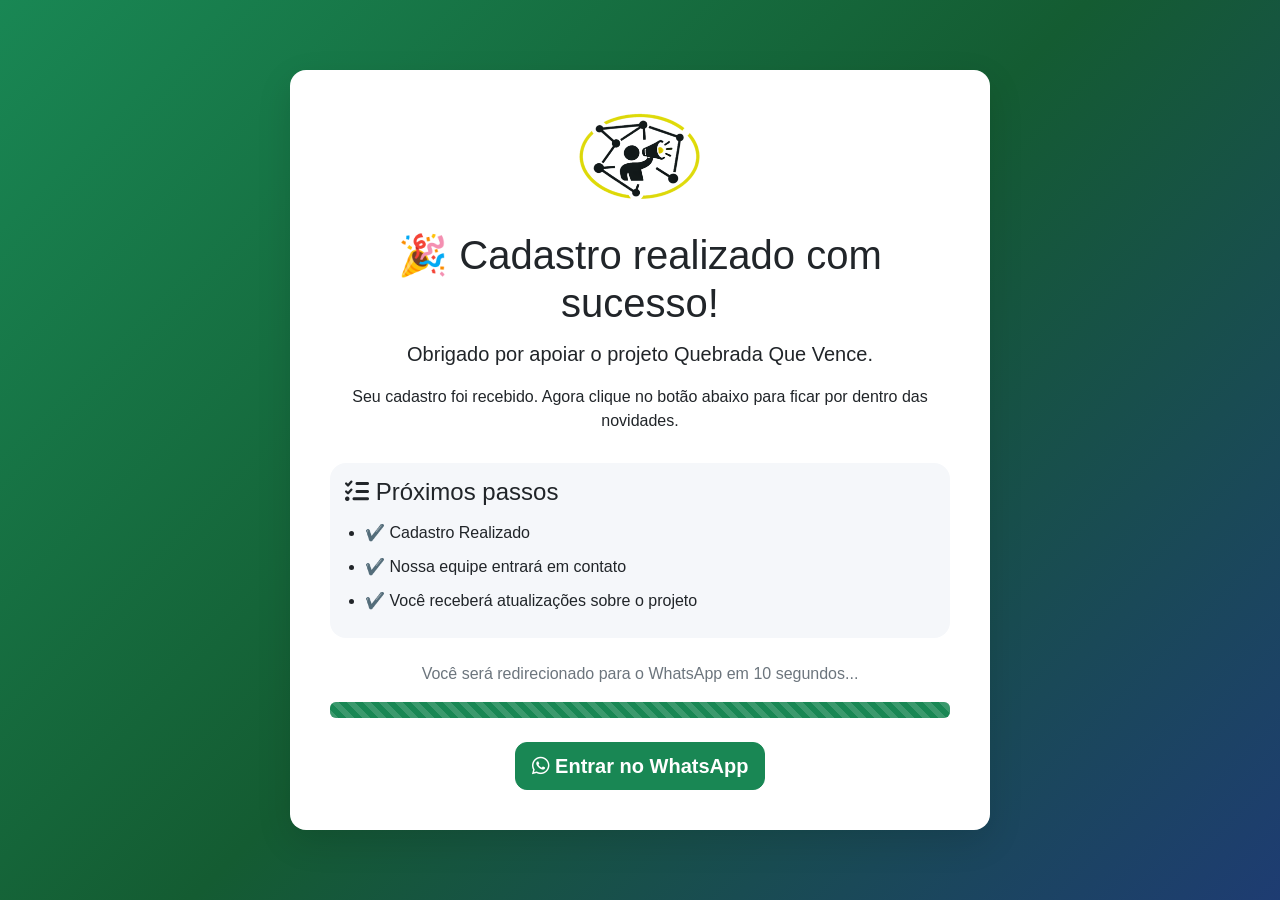
==== frontend/index.html @ 7414c6c0 "Sprint 1 e sprit 2 comcluidas" ====
<!doctype html>
<html lang="pt-BR">
  <head>
    <meta charset="UTF-8" />
    <meta name="viewport" content="width=device-width, initial-scale=1.0" />
    <title>Cadastro realizado | Quebrada Que Vence</title>

    <!--Bootstrap-->
    <link
      href="https://cdn.jsdelivr.net/npm/bootstrap@5.3.7/dist/css/bootstrap.min.css"
      rel="stylesheet"
      integrity="sha384-LN+7fdVzj6u52u30Kp6M/trliBMCMKTyK833zpbD+pXdCLuTusPj697FH4R/5mcr"
      crossorigin="anonymous"
    />
    <link
      rel="stylesheet"
      href="https://cdnjs.cloudflare.com/ajax/libs/font-awesome/6.7.2/css/all.min.css"
    />
    <link rel="stylesheet" href="css/style.css" />
  </head>
  <body>
    <div class="container text-center py-5">
      <div class="card-qv">
        <img
          src="img/logoQuebrada.png"
          class="img-fluid img-logo mb-4"
          width="180"
          alt="Logo"
        />

        <h1 class="titulo-1">🎉 Cadastro realizado com sucesso!</h1>

        <p class="lead">
          Obrigado por apoiar o projeto <strong>Quebrada Que Vence</strong>.
        </p>

        <p>
          Seu cadastro foi recebido. Agora clique no botão abaixo para ficar por
          dentro das novidades.
        </p>

        <div class="proximos-passos">
          <h4><i class="fa-solid fa-list-check"></i> Próximos passos</h4>

          <ul>
            <li>✔️ Cadastro Realizado</li>
            <li>✔️ Nossa equipe entrará em contato</li>
            <li>✔️ Você receberá atualizações sobre o projeto</li>
          </ul>
        </div>

        <p id="contador" class="mt-4 text-secondary">
          Você será redirecionado para o WhatsApp em 10 segundos...
        </p>

        <div class="progress mt-3">
          <div
            id="barraProgresso"
            class="progress-bar progress-bar-striped progress-bar-animated bg-success"
            role="progressbar"
            style="width: 100%"
          ></div>
        </div>

        <a
          id="btnWhatsapp"
          href="https://wa.me/5511915493257?text=Olá!%20Acabei%20de%20me%20cadastrar%20no%20site%20do%20Quebrada%20Que%20Vence."
          class="btn btn-success btn-lg btn-qv mt-4"
          ><i class="fab fa-whatsapp"></i> Entrar no WhatsApp</a
        >
      </div>
    </div>

    <script
      src="https://cdn.jsdelivr.net/npm/bootstrap@5.3.7/dist/js/bootstrap.bundle.min.js"
      integrity="sha384-ndDqU0Gzau9qJ1lfW4pNLlhNTkCfHzAVBReH9diLvGRem5+R9g2FzA8ZGN954O5Q"
      crossorigin="anonymous"
    ></script>

    <script src="js/script.js"></script>
  </body>
</html>
---- frontend/css/style.css ----
@import url("animations.css");
@import url("buttons.css");
@import url("cards.css");
@import url("layout.css");
@import url("progress.css");
@import url("responsive.css");
@import url("variables.css");
@import url("components.css");
@import url("forms.css");
@import url("header.css");
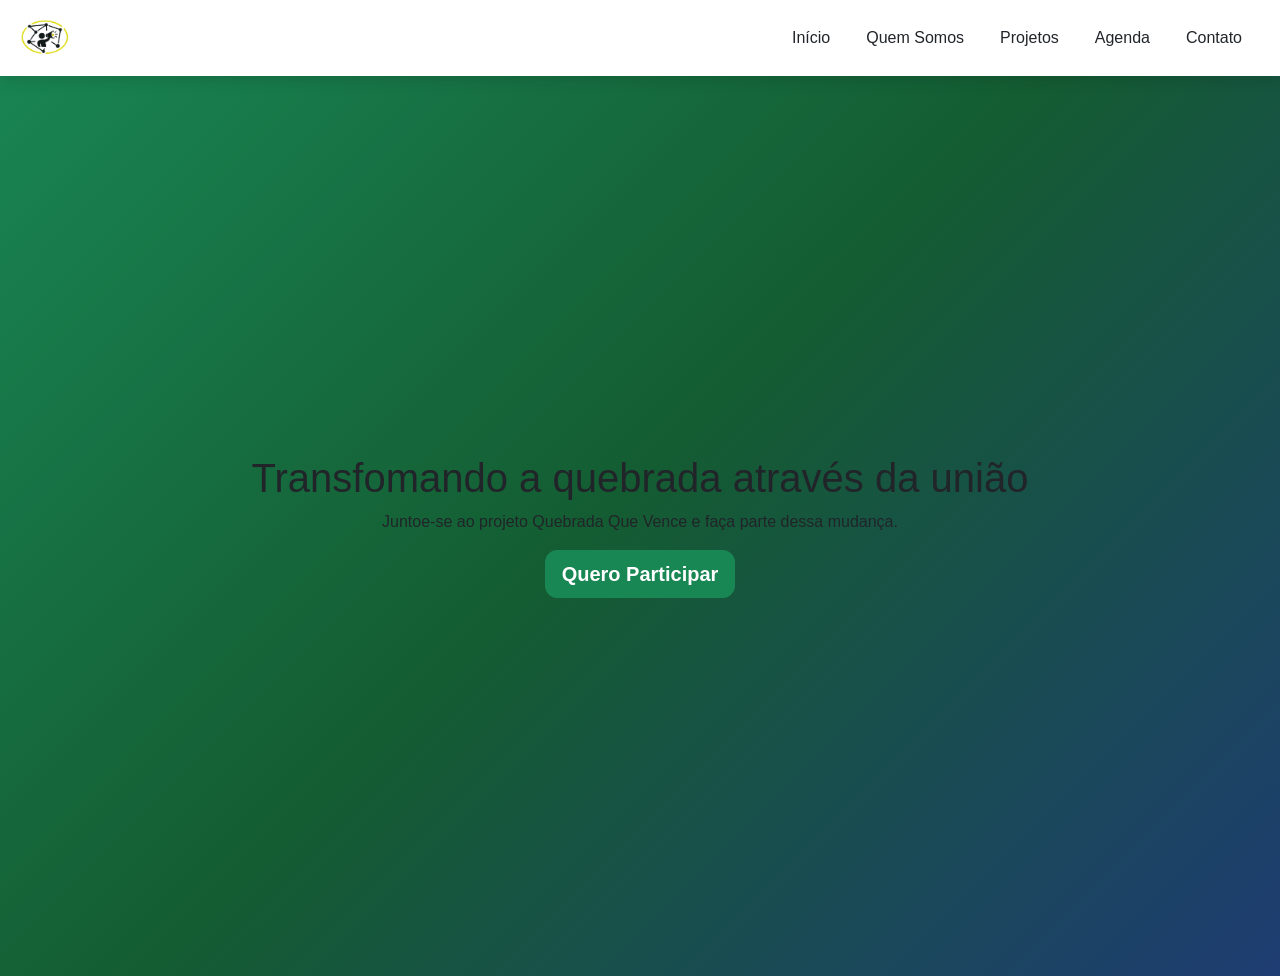
==== commit a64197b0: "Sprit 3: estrutura do Portal e Header responsive" ====
--- a/frontend/index.html
+++ b/frontend/index.html
@@ -3,80 +3,90 @@
   <head>
     <meta charset="UTF-8" />
     <meta name="viewport" content="width=device-width, initial-scale=1.0" />
-    <title>Cadastro realizado | Quebrada Que Vence</title>
 
-    <!--Bootstrap-->
+    <title>Quebrada Que Vence</title>
+
+    <!-- Bootstrap -->
     <link
       href="https://cdn.jsdelivr.net/npm/bootstrap@5.3.7/dist/css/bootstrap.min.css"
       rel="stylesheet"
       integrity="sha384-LN+7fdVzj6u52u30Kp6M/trliBMCMKTyK833zpbD+pXdCLuTusPj697FH4R/5mcr"
       crossorigin="anonymous"
     />
-    <link
-      rel="stylesheet"
-      href="https://cdnjs.cloudflare.com/ajax/libs/font-awesome/6.7.2/css/all.min.css"
-    />
+
+    <!-- CSS -->
     <link rel="stylesheet" href="css/style.css" />
   </head>
+
   <body>
-    <div class="container text-center py-5">
-      <div class="card-qv">
-        <img
-          src="img/logoQuebrada.png"
-          class="img-fluid img-logo mb-4"
-          width="180"
-          alt="Logo"
-        />
+    <header class="header-qv">
+      <div class="header-content">
+        <div class="logo">
+          <a class="navbar-brand" href="index.html"
+            ><img
+              src="img/logoQuebrada.png"
+              alt="logo Quebrada Que Vence"
+              class="img-logo"
+          /></a>
+        </div>
+        <nav class="navbar navbar-expand-lg">
+          <button
+            class="navbar-toggler"
+            type="button"
+            data-bs-toggle="collapse"
+            data-bs-target="#menuPrincipal"
+          >
+            <span class="navbar-toggler-icon"></span>
+          </button>
 
-        <h1 class="titulo-1">🎉 Cadastro realizado com sucesso!</h1>
+          <div class="collapse navbar-collapse" id="menuPrincipal">
+            <ul class="navbar-nav ms-auto align-items-lg-center">
+              <li class="nav-item">
+                <a class="nav-link navbar-link" href="index.html">Início</a>
+              </li>
+              <li class="nav-item">
+                <a class="nav-link navbar-link" href="sobre.html">Quem Somos</a>
+              </li>
+              <li class="nav-item">
+                <a class="nav-link navbar-link" href="projetos.html"
+                  >Projetos</a
+                >
+              </li>
+              <li class="nav-item">
+                <a class="nav-link navbar-link" href="agenda.html">Agenda</a>
+              </li>
+              <li class="nav-item">
+                <a class="nav-link navbar-link" href="contato.html">Contato</a>
+              </li>
+            </ul>
+          </div>
+        </nav>
+      </div>
+    </header>
 
-        <p class="lead">
-          Obrigado por apoiar o projeto <strong>Quebrada Que Vence</strong>.
-        </p>
+    <main>
+      <section class="hero">
+        <div class="container text-center py-5">
+          <h1>Transfomando a quebrada através da união</h1>
+          <p>
+            Juntoe-se ao projeto Quebrada Que Vence e faça parte dessa mudança.
+          </p>
 
-        <p>
-          Seu cadastro foi recebido. Agora clique no botão abaixo para ficar por
-          dentro das novidades.
-        </p>
+          <a href="#participa" class="btn btn-success btn-lg btn-qv"
+            >Quero Participar</a
+          >
+        </div>
+      </section>
+    </main>
 
-        <div class="proximos-passos">
-          <h4><i class="fa-solid fa-list-check"></i> Próximos passos</h4>
-
-          <ul>
-            <li>✔️ Cadastro Realizado</li>
-            <li>✔️ Nossa equipe entrará em contato</li>
-            <li>✔️ Você receberá atualizações sobre o projeto</li>
-          </ul>
-        </div>
-
-        <p id="contador" class="mt-4 text-secondary">
-          Você será redirecionado para o WhatsApp em 10 segundos...
-        </p>
-
-        <div class="progress mt-3">
-          <div
-            id="barraProgresso"
-            class="progress-bar progress-bar-striped progress-bar-animated bg-success"
-            role="progressbar"
-            style="width: 100%"
-          ></div>
-        </div>
-
-        <a
-          id="btnWhatsapp"
-          href="https://wa.me/5511915493257?text=Olá!%20Acabei%20de%20me%20cadastrar%20no%20site%20do%20Quebrada%20Que%20Vence."
-          class="btn btn-success btn-lg btn-qv mt-4"
-          ><i class="fab fa-whatsapp"></i> Entrar no WhatsApp</a
-        >
-      </div>
-    </div>
-
+    <!-- Bootstrap JS -->
     <script
       src="https://cdn.jsdelivr.net/npm/bootstrap@5.3.7/dist/js/bootstrap.bundle.min.js"
       integrity="sha384-ndDqU0Gzau9qJ1lfW4pNLlhNTkCfHzAVBReH9diLvGRem5+R9g2FzA8ZGN954O5Q"
       crossorigin="anonymous"
     ></script>
 
+    <!-- JavaScript -->
     <script src="js/script.js"></script>
   </body>
 </html>
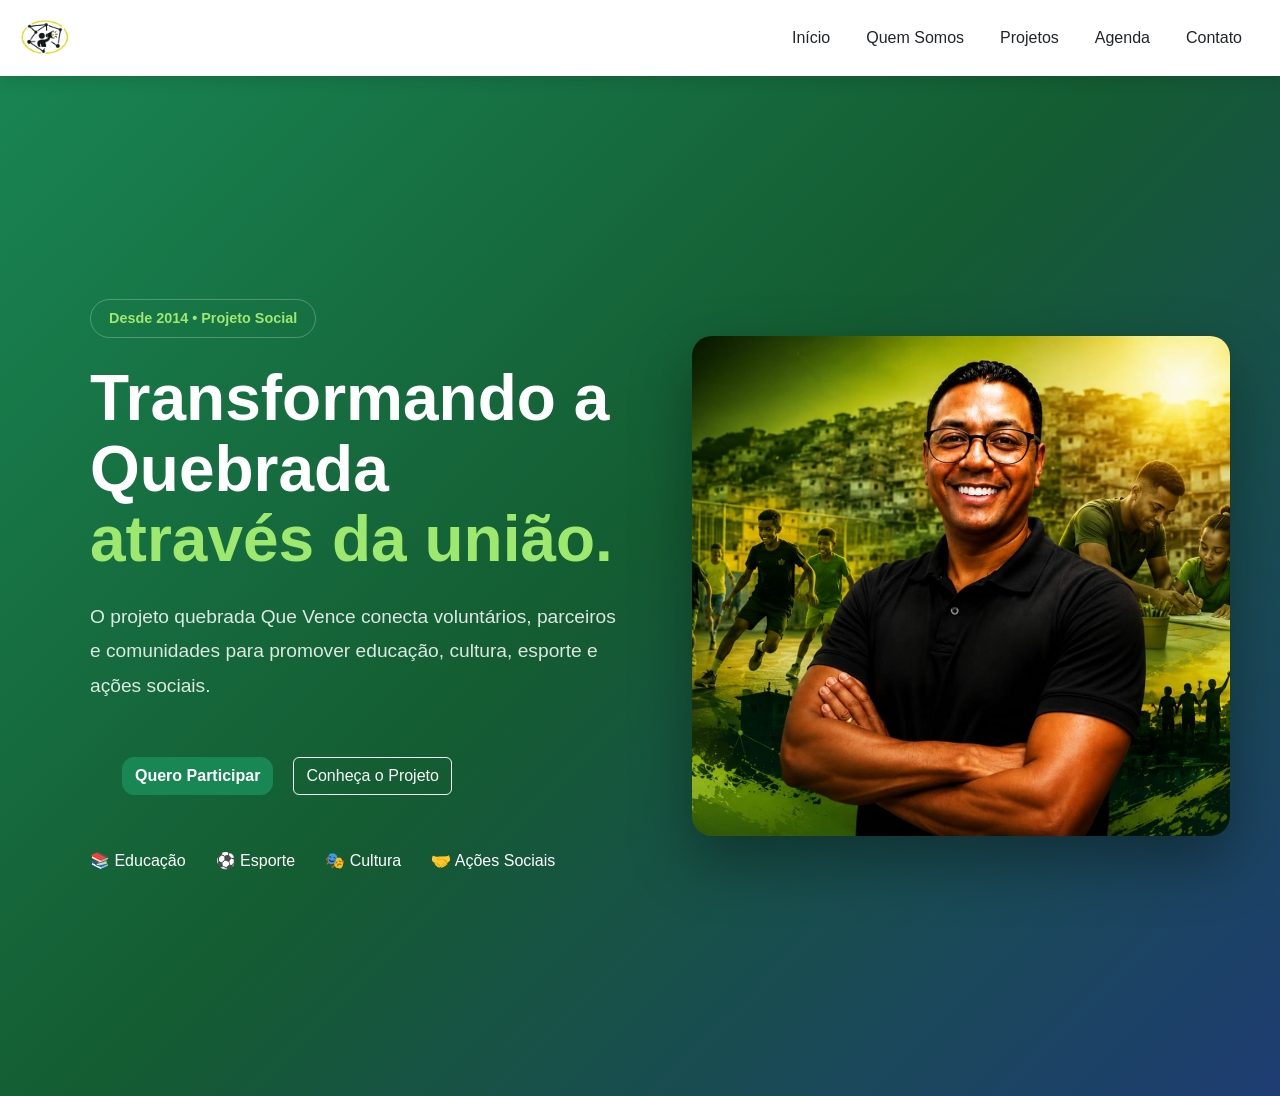
==== commit d8273902: "feat: concluir Hero responsivo da página inicial" ====
--- a/frontend/index.html
+++ b/frontend/index.html
@@ -66,15 +66,45 @@
 
     <main>
       <section class="hero">
-        <div class="container text-center py-5">
-          <h1>Transfomando a quebrada através da união</h1>
-          <p>
-            Juntoe-se ao projeto Quebrada Que Vence e faça parte dessa mudança.
-          </p>
+        <div class="container">
+          <div class="row align-items-center">
+            <!-- Lado esquerdo -->
+            <div class="col-lg-6 hero-content">
+              <span class="hero-badge">Desde 2014 • Projeto Social</span>
+              <h1>
+                Transformando a Quebrada
+                <span class="hero-highlight">através da união.</span>
+              </h1>
+              <p>
+                O projeto quebrada Que Vence conecta voluntários, parceiros e
+                comunidades para promover educação, cultura, esporte e ações
+                sociais.
+              </p>
+              <div class="hero-buttons">
+                <a href="#" class="btn btn-success btn-qv">Quero Participar</a>
+                <a href="sobre.html" class="btn btn-outline-light"
+                  >Conheça o Projeto</a
+                >
+              </div>
+              <div class="hero-topics">
+                <span>📚 Educação</span>
 
-          <a href="#participa" class="btn btn-success btn-lg btn-qv"
-            >Quero Participar</a
-          >
+                <span>⚽ Esporte</span>
+
+                <span>🎭 Cultura</span>
+
+                <span>🤝 Ações Sociais</span>
+              </div>
+            </div>
+            <!-- lado direito-->
+            <div class="col-lg-6 text-center">
+              <img
+                src="img/banerQuebrada.jpeg"
+                class="hero-image img-fluid"
+                alt="Projeto Quebrada Que Vence"
+              />
+            </div>
+          </div>
         </div>
       </section>
     </main>
--- a/frontend/css/style.css
+++ b/frontend/css/style.css
@@ -8,3 +8,4 @@
 @import url("components.css");
 @import url("forms.css");
 @import url("header.css");
+@import url("hero.css");
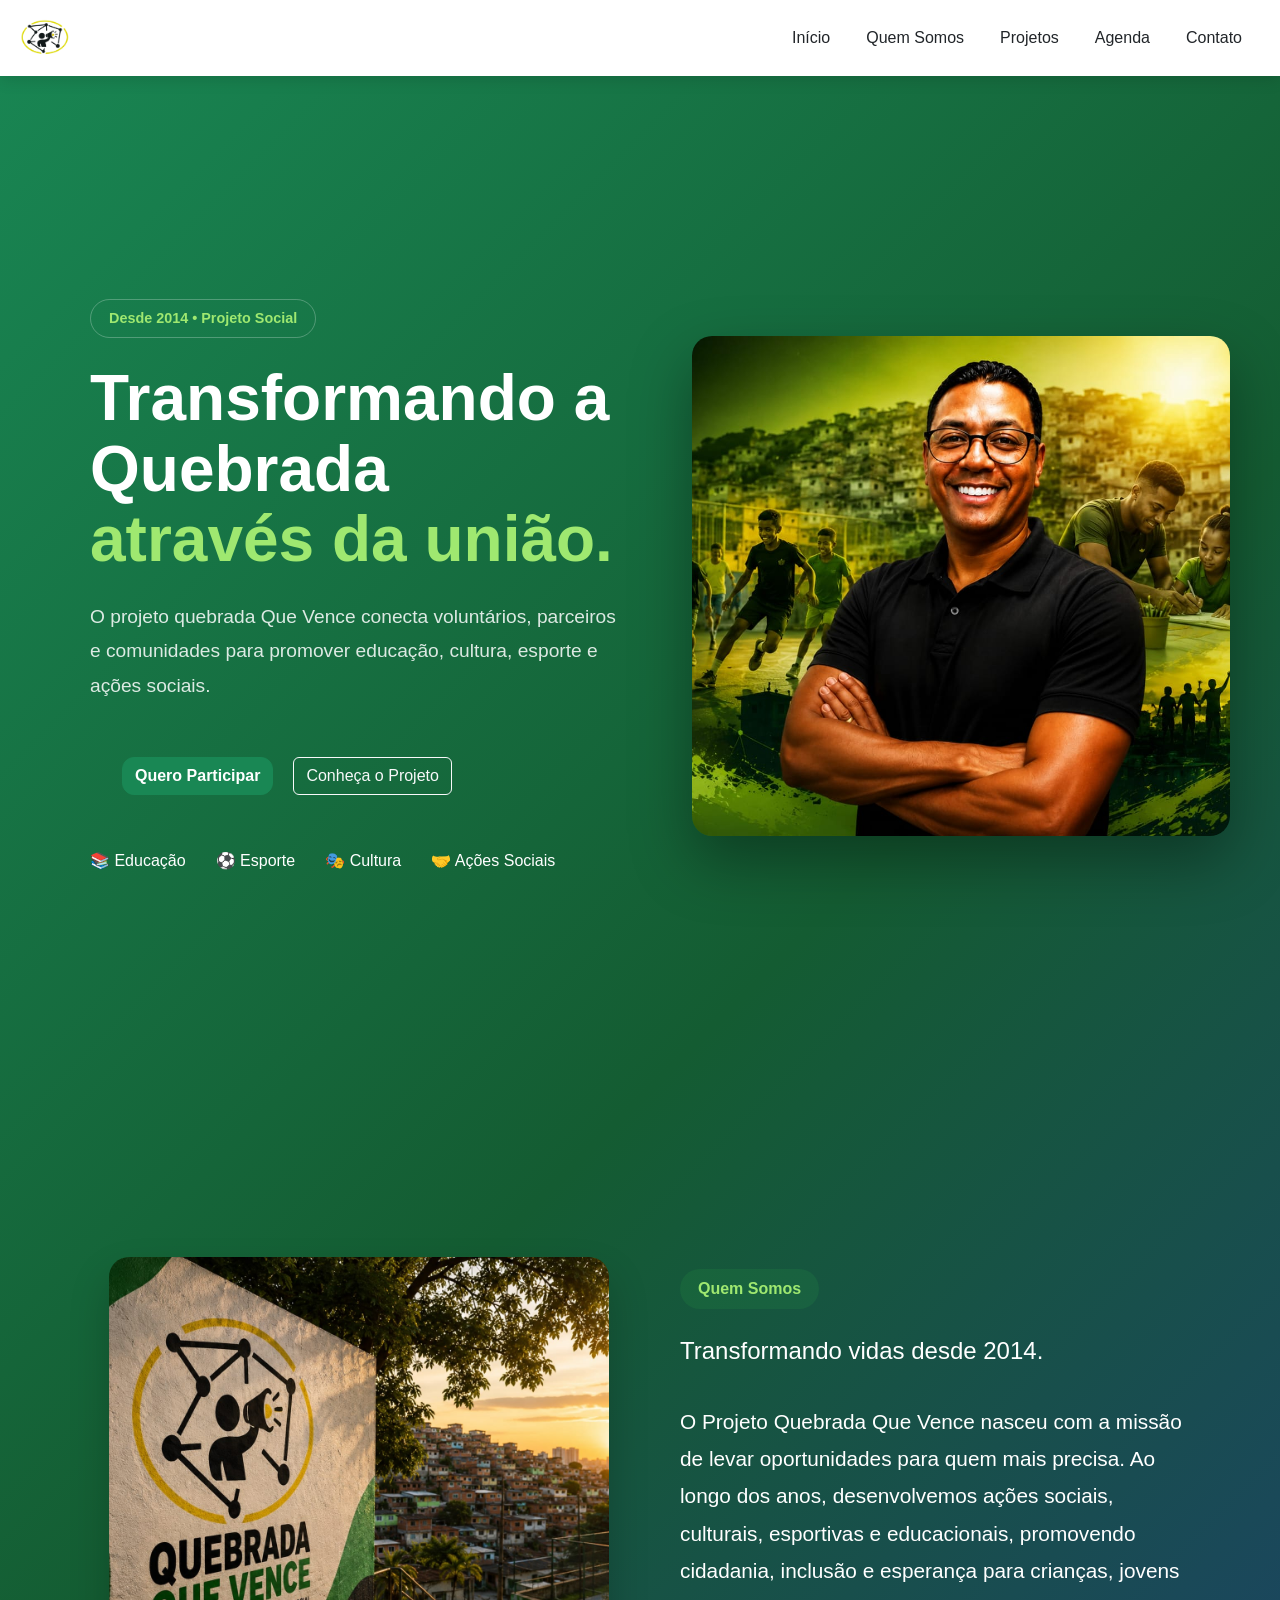
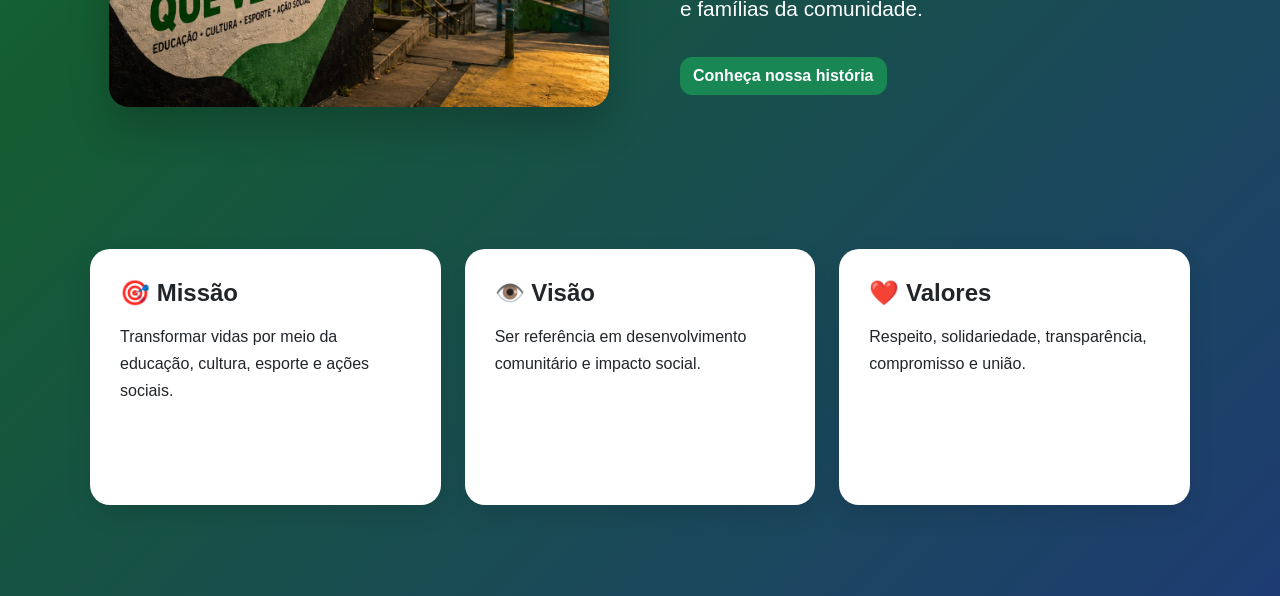
==== commit 5991cb4d: "feat: concluir seção Quem Somos responsiva" ====
--- a/frontend/index.html
+++ b/frontend/index.html
@@ -109,6 +109,68 @@
       </section>
     </main>
 
+    <section class="about" id="quem-somos">
+      <div class="container">
+        <div class="row align-items-center">
+          <div class="col-lg-6 text-center">
+            <img
+              src="img/quem-somos.jpeg"
+              alt="Equipe do Projeto Quebrada Que Vence"
+              class="about-image img-fluid"
+            />
+          </div>
+
+          <div class="col-lg-6 about-content">
+            <span class="section-badge"> Quem Somos </span>
+
+            <h2>Transformando vidas desde 2014.</h2>
+
+            <p>
+              O Projeto Quebrada Que Vence nasceu com a missão de levar
+              oportunidades para quem mais precisa. Ao longo dos anos,
+              desenvolvemos ações sociais, culturais, esportivas e educacionais,
+              promovendo cidadania, inclusão e esperança para crianças, jovens e
+              famílias da comunidade.
+            </p>
+
+            <a href="sobre.html" class="btn btn-success btn-qv">
+              Conheça nossa história
+            </a>
+          </div>
+        </div>
+
+        <div class="row mt-5 g-4">
+          <div class="col-md-4">
+            <div class="about-card">
+              <h4>🎯 Missão</h4>
+              <p>
+                Transformar vidas por meio da educação, cultura, esporte e ações
+                sociais.
+              </p>
+            </div>
+          </div>
+
+          <div class="col-md-4">
+            <div class="about-card">
+              <h4>👁️ Visão</h4>
+              <p>
+                Ser referência em desenvolvimento comunitário e impacto social.
+              </p>
+            </div>
+          </div>
+
+          <div class="col-md-4">
+            <div class="about-card">
+              <h4>❤️ Valores</h4>
+              <p>
+                Respeito, solidariedade, transparência, compromisso e união.
+              </p>
+            </div>
+          </div>
+        </div>
+      </div>
+    </section>
+
     <!-- Bootstrap JS -->
     <script
       src="https://cdn.jsdelivr.net/npm/bootstrap@5.3.7/dist/js/bootstrap.bundle.min.js"
--- a/frontend/css/style.css
+++ b/frontend/css/style.css
@@ -9,3 +9,4 @@
 @import url("forms.css");
 @import url("header.css");
 @import url("hero.css");
+@import url("about.css");
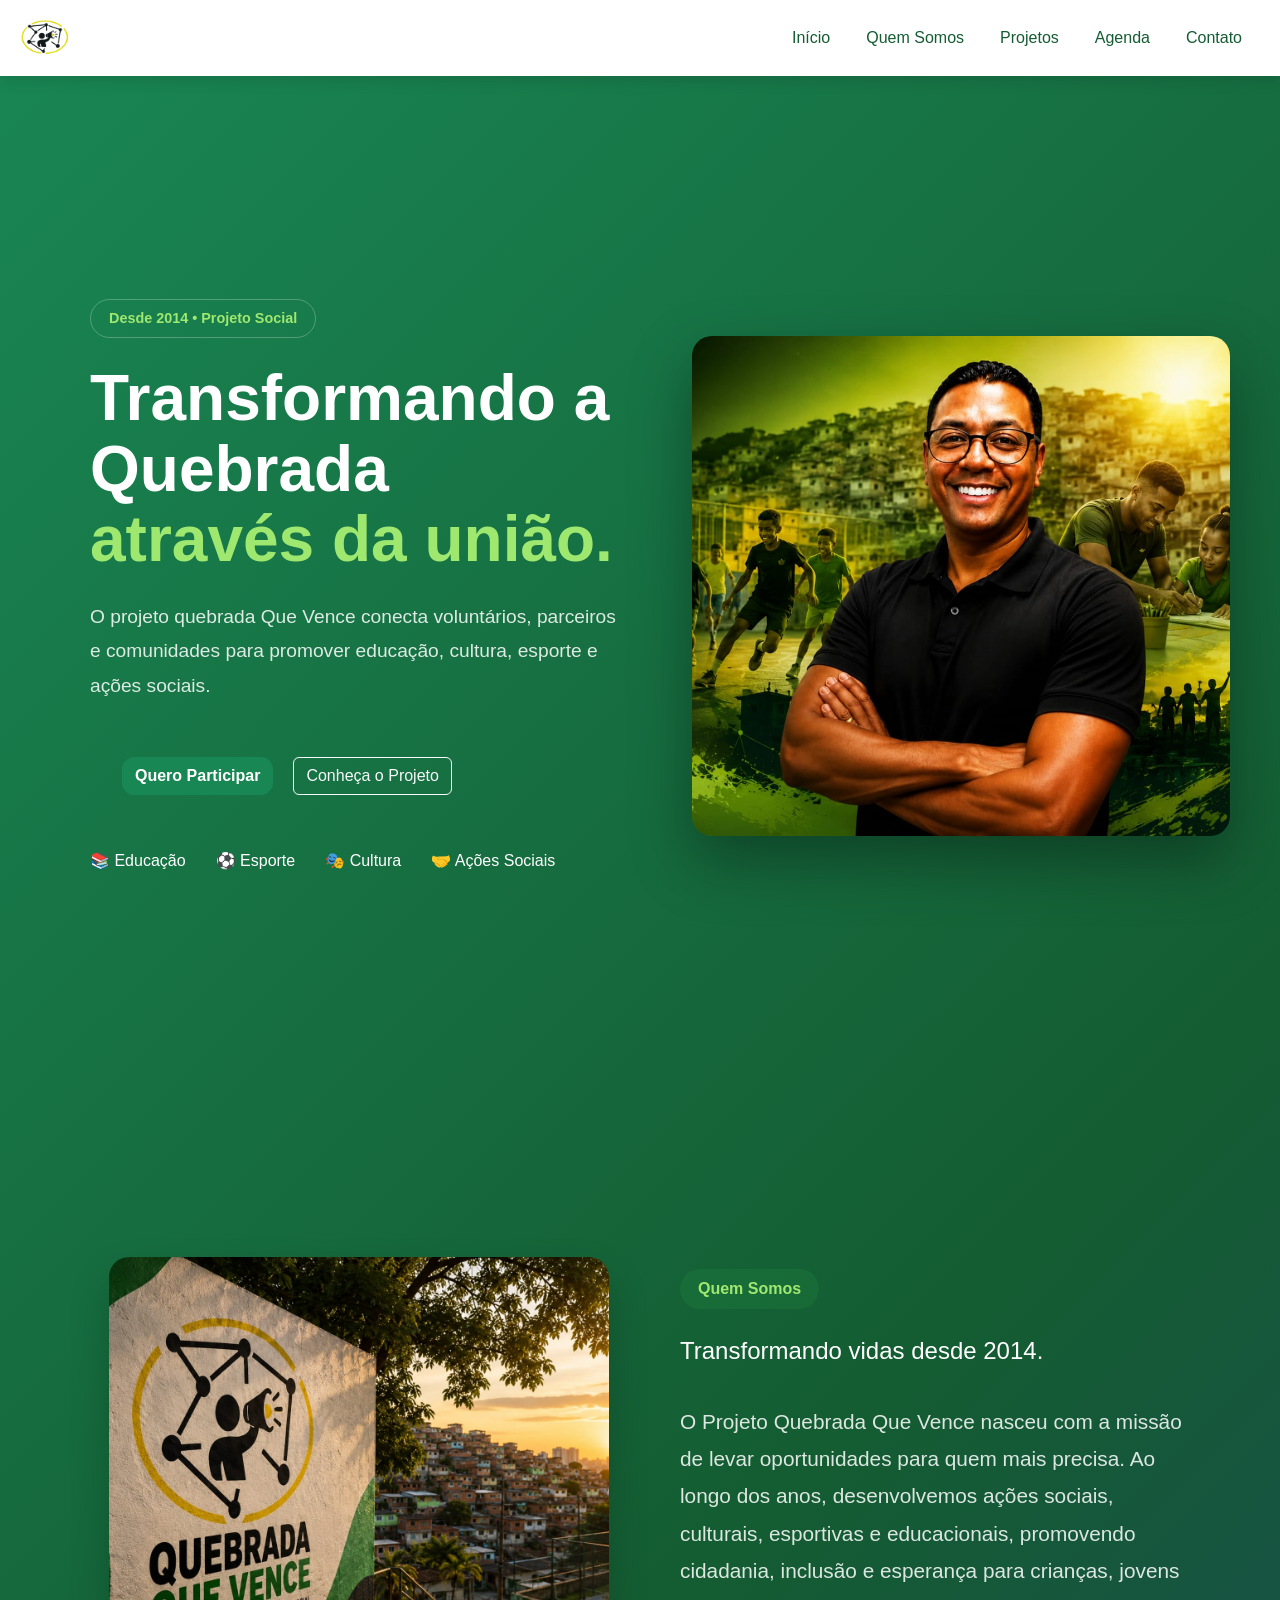
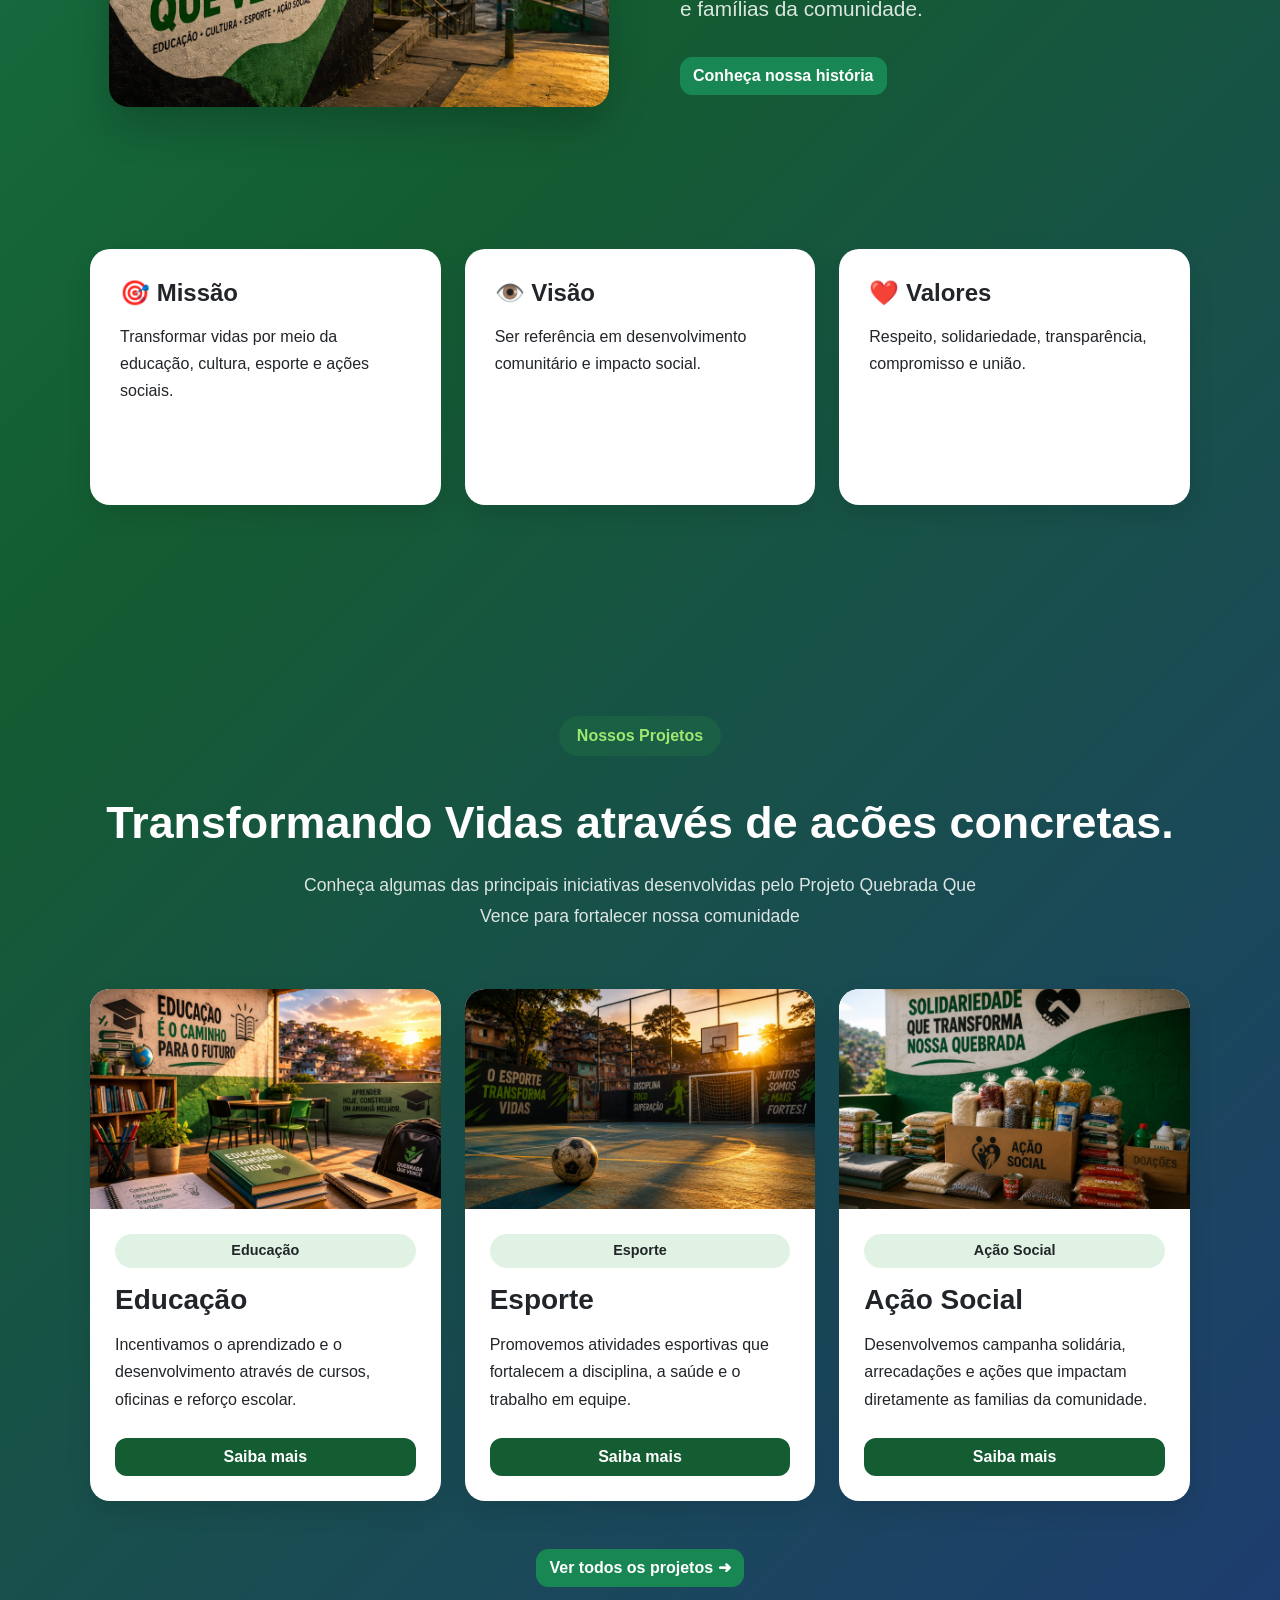
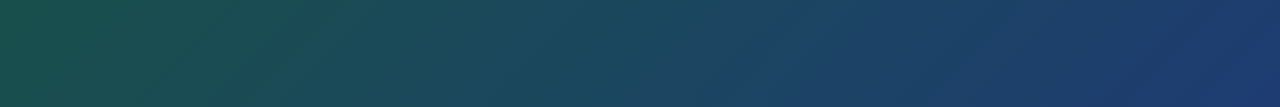
==== commit b6f01a29: "feat: concluir seção Projetos responsiva" ====
--- a/frontend/index.html
+++ b/frontend/index.html
@@ -171,6 +171,54 @@
       </div>
     </section>
 
+    <section class="projects" id="projetos">
+      <div class="container">
+        <div class="text-center">
+          <span class="section-badge">Nossos Projetos</span>
+          <h2 class="section-title">Transformando Vidas através de acões concretas.<h2>
+          <p class="section-description">Conheça algumas das principais iniciativas desenvolvidas pelo Projeto Quebrada Que Vence para fortalecer nossa comunidade</p>          
+        </div>
+        <div class="row g-4 mt-4">
+          <div class="col-lg-4">
+            <div class="project-card">
+              <img src="img/projeto-educacao.jpeg" alt="Projeto Educação" class="project-image">
+              <div class="project-content">
+                <span class="project-badge">Educação</span>
+                <h3>Educação</h3>
+                <p>Incentivamos o aprendizado e o desenvolvimento através de cursos, oficinas e reforço escolar.</p>
+                <a href="projetos.html" class="btn btn-qv btn-card">Saiba mais</a>
+              </div>
+            </div>
+          </div>
+          <div class="col-lg-4">
+            <div class="project-card">
+              <img src="img/projeto-esporte.jpeg" alt="Projeto Esporte" class="project-image">
+              <div class="project-content">
+                <span class="project-badge">Esporte</span>
+                <h3>Esporte</h3>
+                <p>Promovemos atividades esportivas que fortalecem a disciplina, a saúde e o trabalho em equipe.</p>
+                <a href="projetos.html" class="btn btn-qv btn-card">Saiba mais</a>
+              </div>
+            </div>
+          </div>
+          <div class="col-lg-4">
+            <div class="project-card">
+              <img src="img/projeto-social.jpeg" alt="Projeto Ação Social" class="project-image">
+              <div class="project-content">
+                <span class="project-badge">Ação Social</span>
+                <h3>Ação Social</h3>
+                <p>Desenvolvemos campanha solidária, arrecadações e ações que impactam diretamente as familias da comunidade.</p>
+                <a href="projetos.html" class="btn btn-qv btn-card">Saiba mais</a>
+              </div>
+            </div>
+          </div>
+        </div>
+        <div class="text-center mt-5">
+          <a href="projetos.html" class="btn btn-success btn-qv">Ver todos os projetos ➜</a>
+        </div>
+      </div>
+    </section>
+
     <!-- Bootstrap JS -->
     <script
       src="https://cdn.jsdelivr.net/npm/bootstrap@5.3.7/dist/js/bootstrap.bundle.min.js"
--- a/frontend/css/style.css
+++ b/frontend/css/style.css
@@ -10,3 +10,4 @@
 @import url("header.css");
 @import url("hero.css");
 @import url("about.css");
+@import url("projects.css");
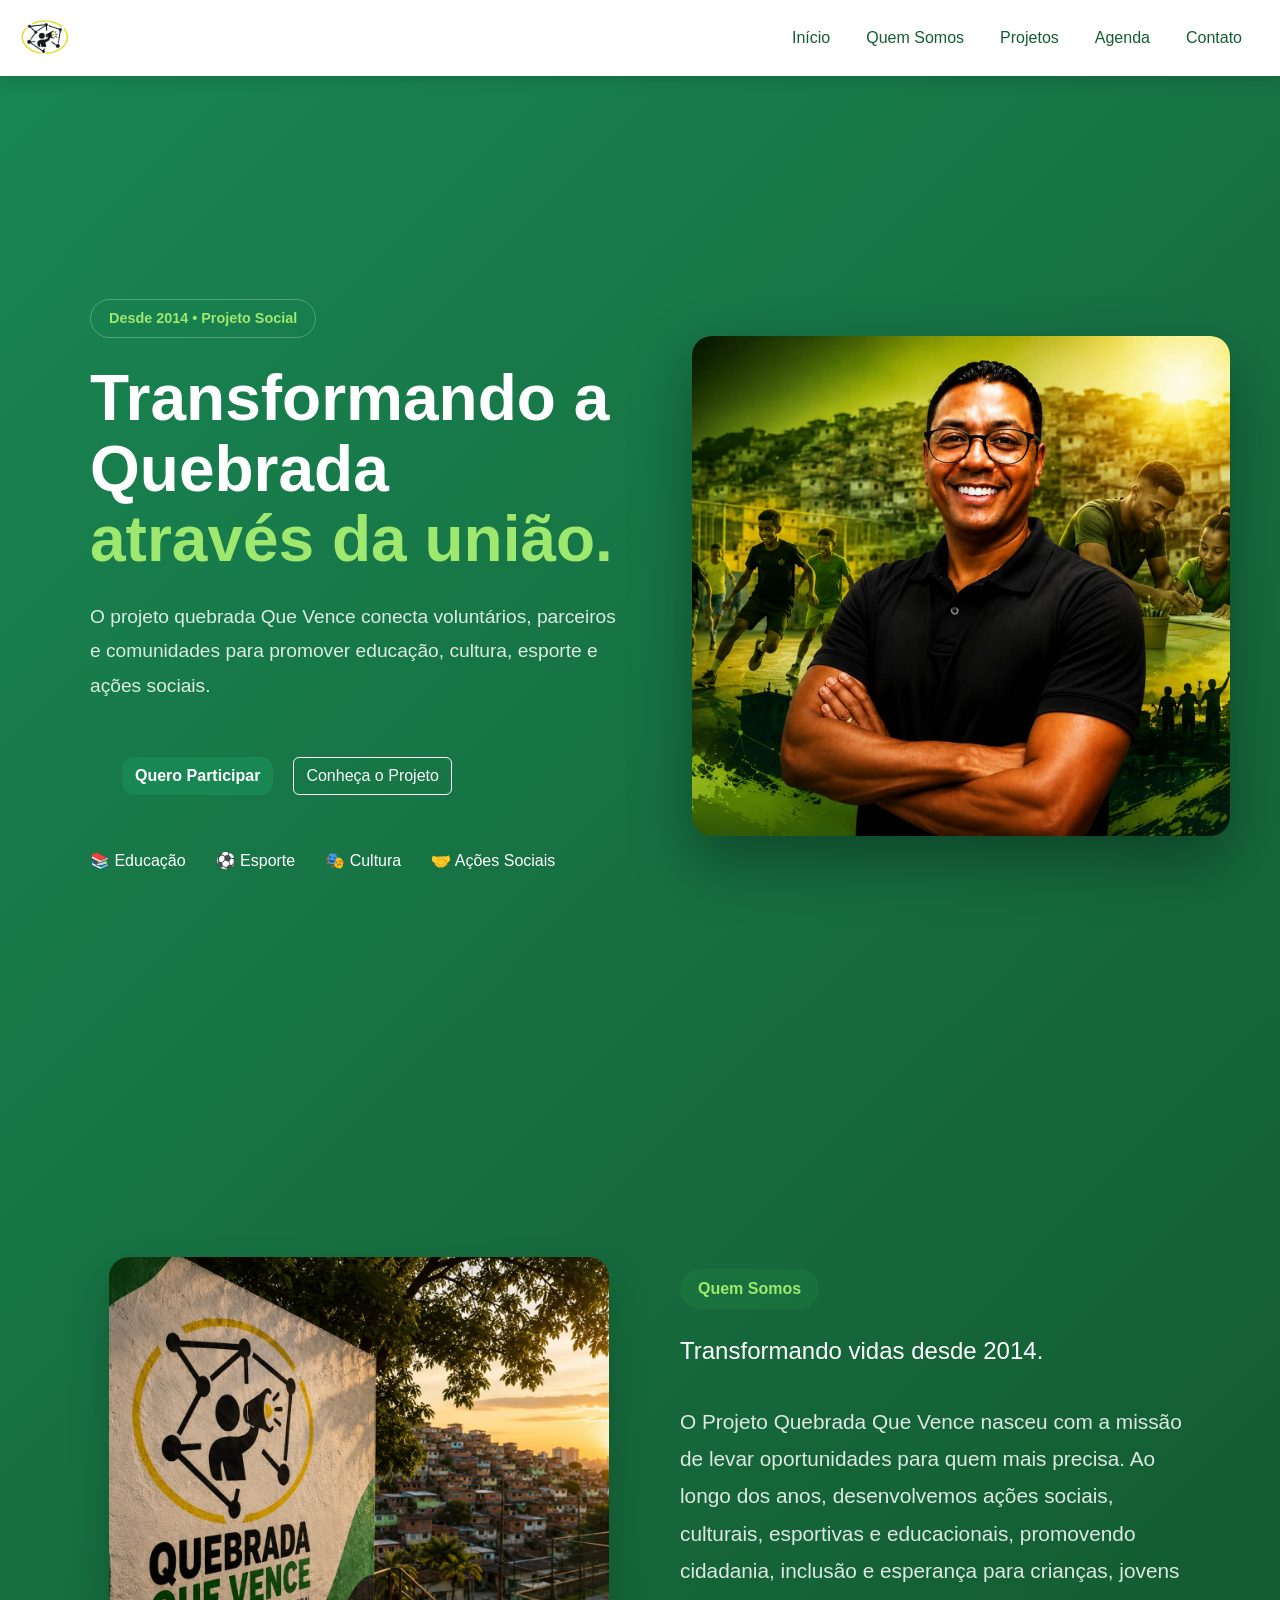
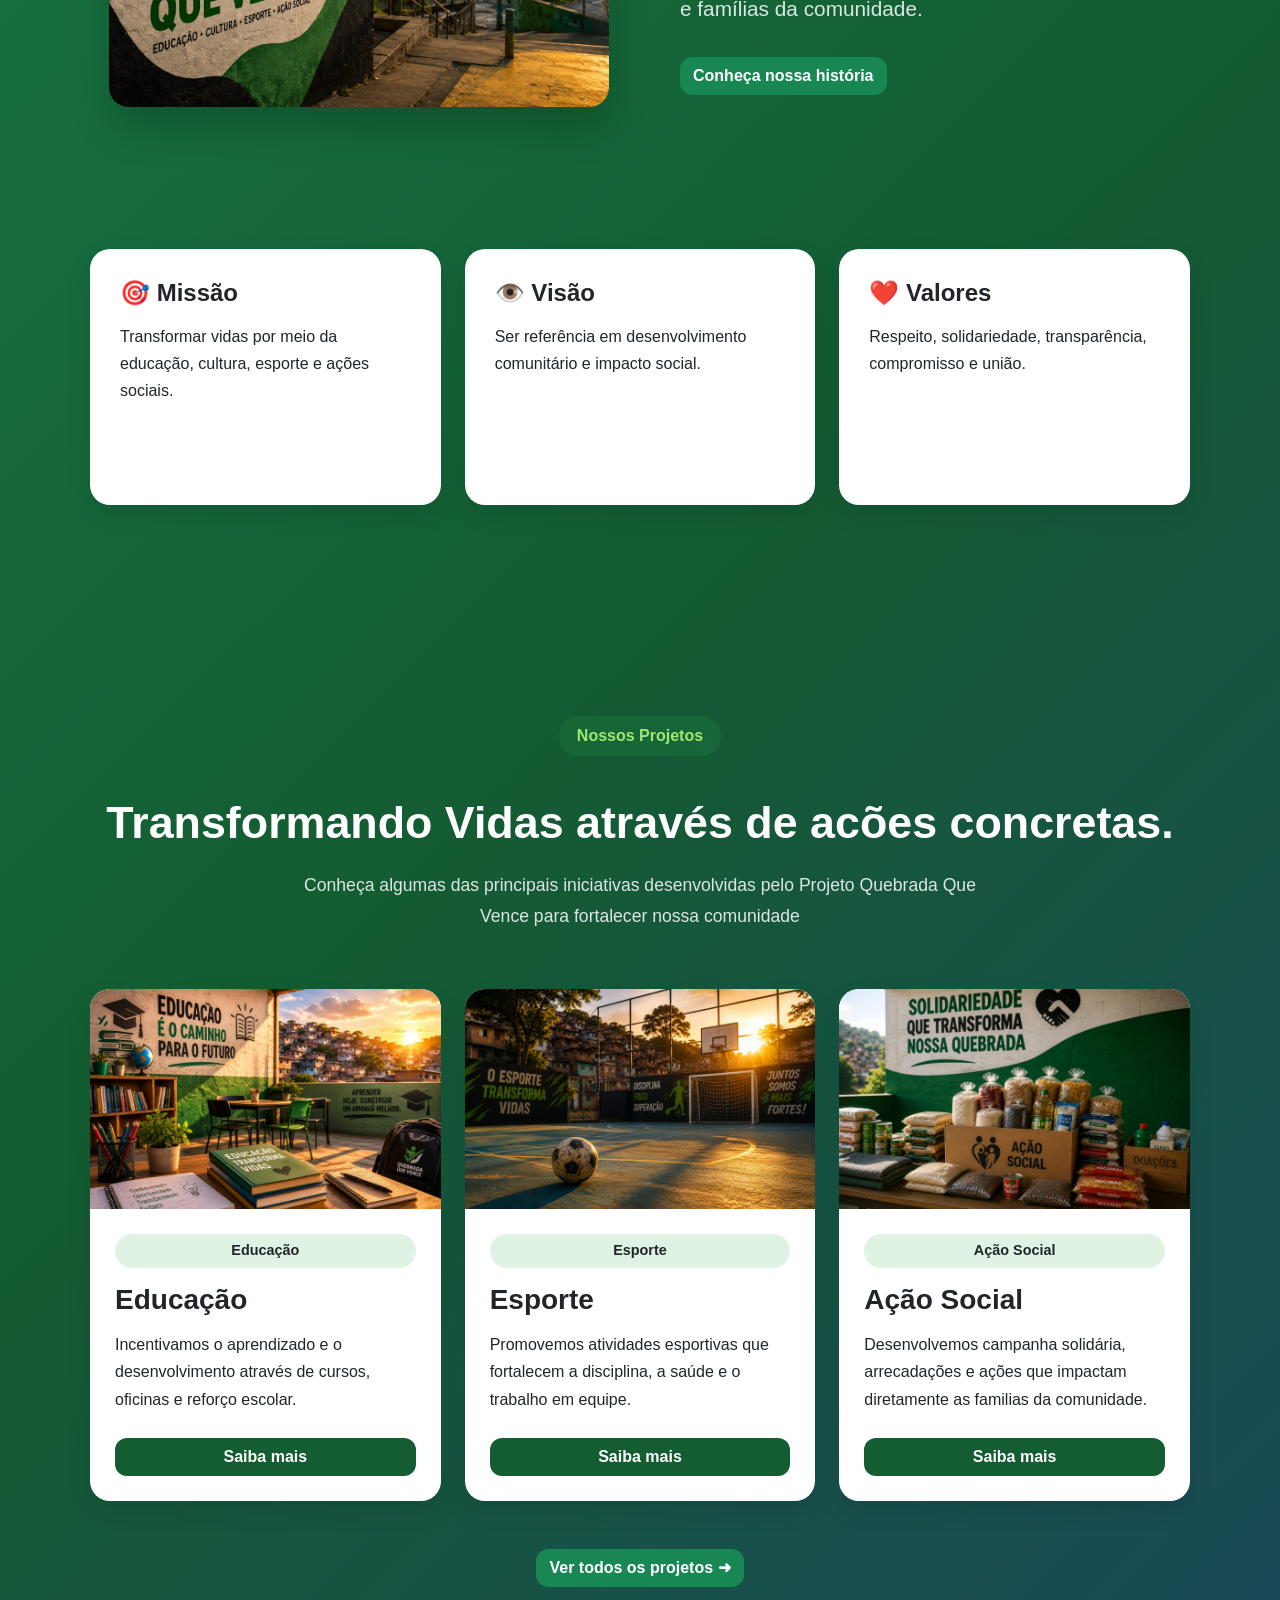
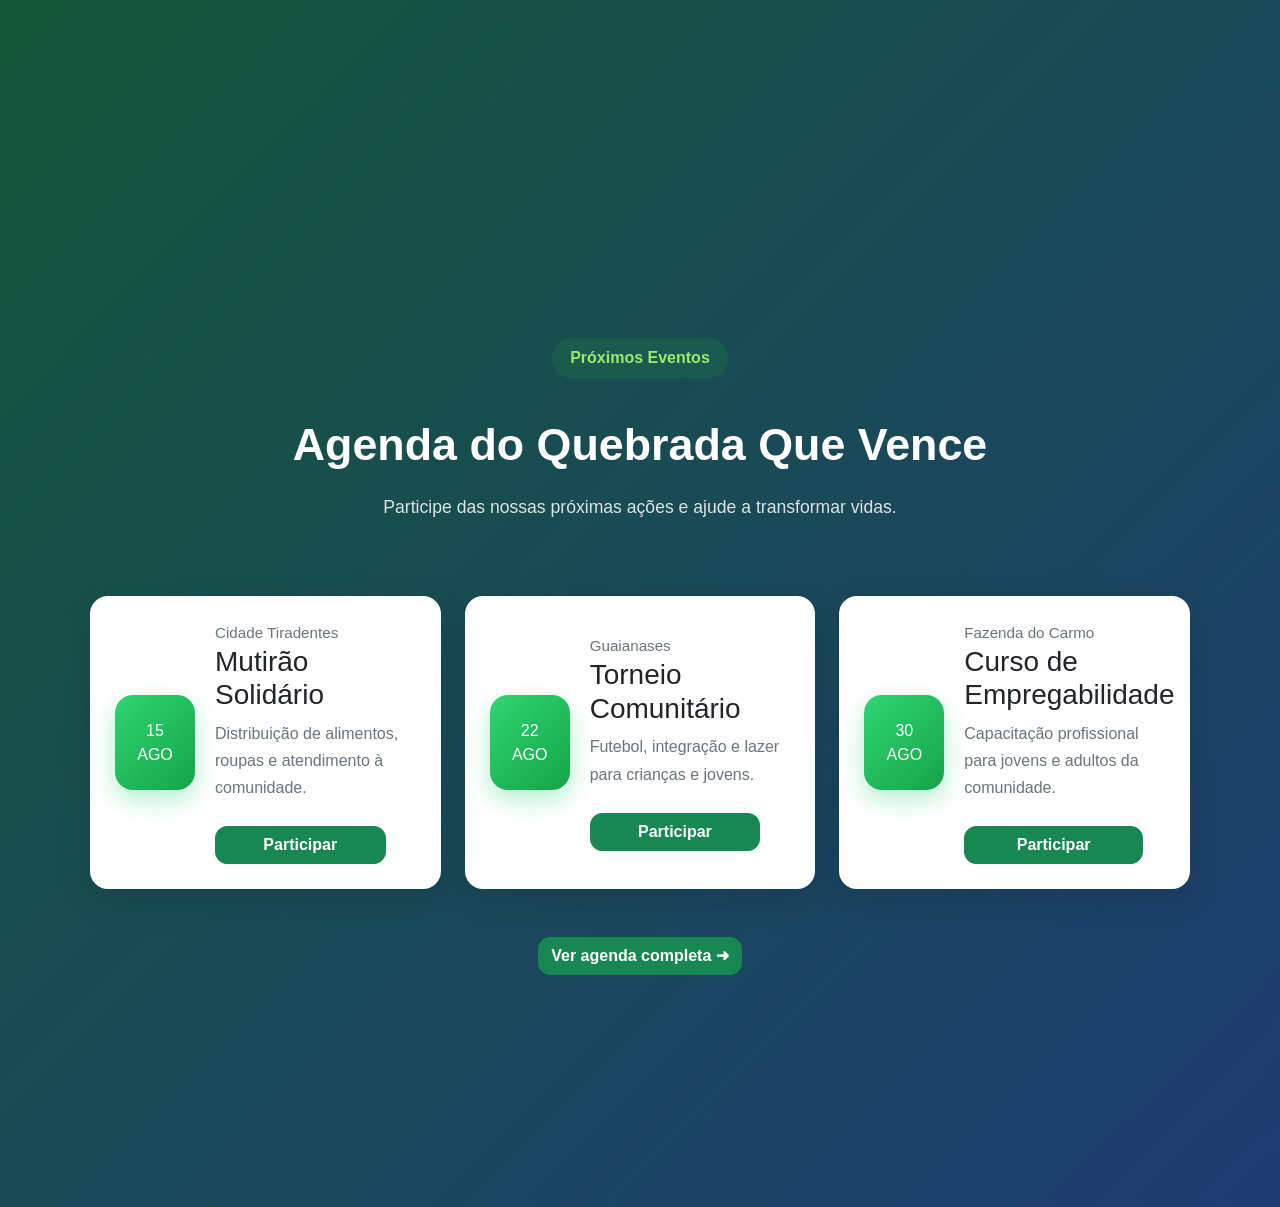
==== commit c377b1f4: "feat: Adicinar seção Agenda responsiva na página inicial" ====
--- a/frontend/index.html
+++ b/frontend/index.html
@@ -218,6 +218,78 @@
         </div>
       </div>
     </section>
+    
+    <section class="agenda">
+      <div class="container">
+        <div class="text-center">
+          <span class="section-badge">Próximos Eventos</span>
+          <h2 class="section-title">Agenda do Quebrada Que Vence</h2>
+          <p class="section-description">
+            Participe das nossas próximas ações e ajude a transformar vidas.
+          </p>
+        </div>
+
+        <div class="row g-4 mt-5">
+          <!-- Evento 1 -->
+          <div class="col-lg-4">
+            <div class="agenda-card">
+              <div class="agenda-date">
+                <span class="agenda-day">15</span>
+                <span class="agenda-month">AGO</span>
+              </div>
+
+              <div class="agenda-content">
+                <span class="agenda-location">Cidade Tiradentes</span>
+                <h3>Mutirão Solidário</h3>
+                <p>Distribuição de alimentos, roupas e atendimento à comunidade.</p>
+                <a href="#" class="btn btn-success btn-qv">Participar</a>
+              </div>
+            </div>
+          </div>
+
+          <!-- Evento 2 -->
+          <div class="col-lg-4">
+            <div class="agenda-card">
+              <div class="agenda-date">
+                <span class="agenda-day">22</span>
+                <span class="agenda-month">AGO</span>
+              </div>
+
+              <div class="agenda-content">
+                <span class="agenda-location">Guaianases</span>
+                <h3>Torneio Comunitário</h3>
+                <p>Futebol, integração e lazer para crianças e jovens.</p>
+                <a href="#" class="btn btn-success btn-qv">Participar</a>
+              </div>
+            </div>
+          </div>
+
+          <!-- Evento 3 -->
+          <div class="col-lg-4">
+            <div class="agenda-card">
+              <div class="agenda-date">
+               <span class="agenda-day">30</span>
+               <span class="agenda-month">AGO</span>
+              </div>
+
+              <div class="agenda-content">
+                <span class="agenda-location">Fazenda do Carmo</span>
+                <h3>Curso de Empregabilidade</h3>
+                <p>Capacitação profissional para jovens e adultos da comunidade.</p>
+                <a href="#" class="btn btn-success btn-qv">Participar</a>
+              </div>
+            </div>
+          </div>
+        </div>
+
+        <div class="text-center mt-5">
+          <a href="agenda.html" class="btn btn-success btn-qv">
+            Ver agenda completa ➜
+          </a>
+        </div>
+
+      </div>
+    </section>
 
     <!-- Bootstrap JS -->
     <script
--- a/frontend/css/style.css
+++ b/frontend/css/style.css
@@ -11,3 +11,4 @@
 @import url("hero.css");
 @import url("about.css");
 @import url("projects.css");
+@import url("agenda.css");
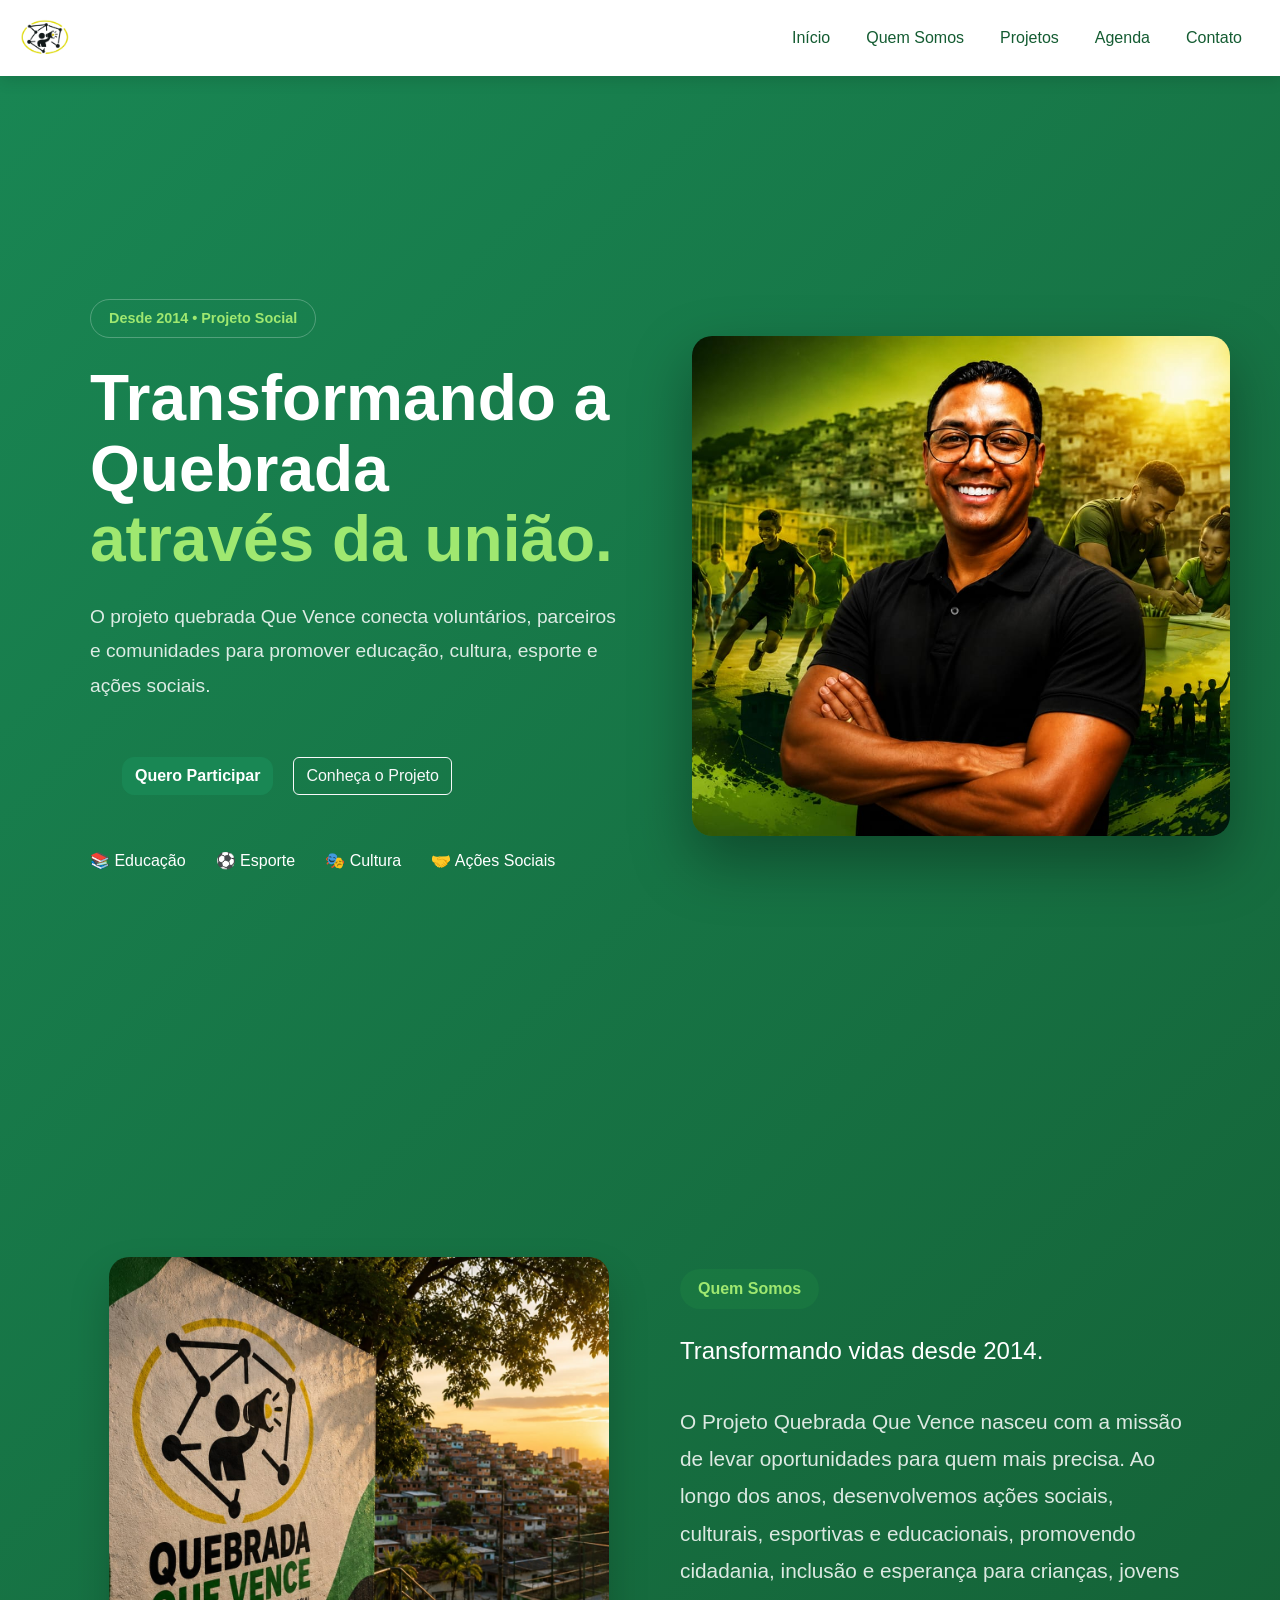
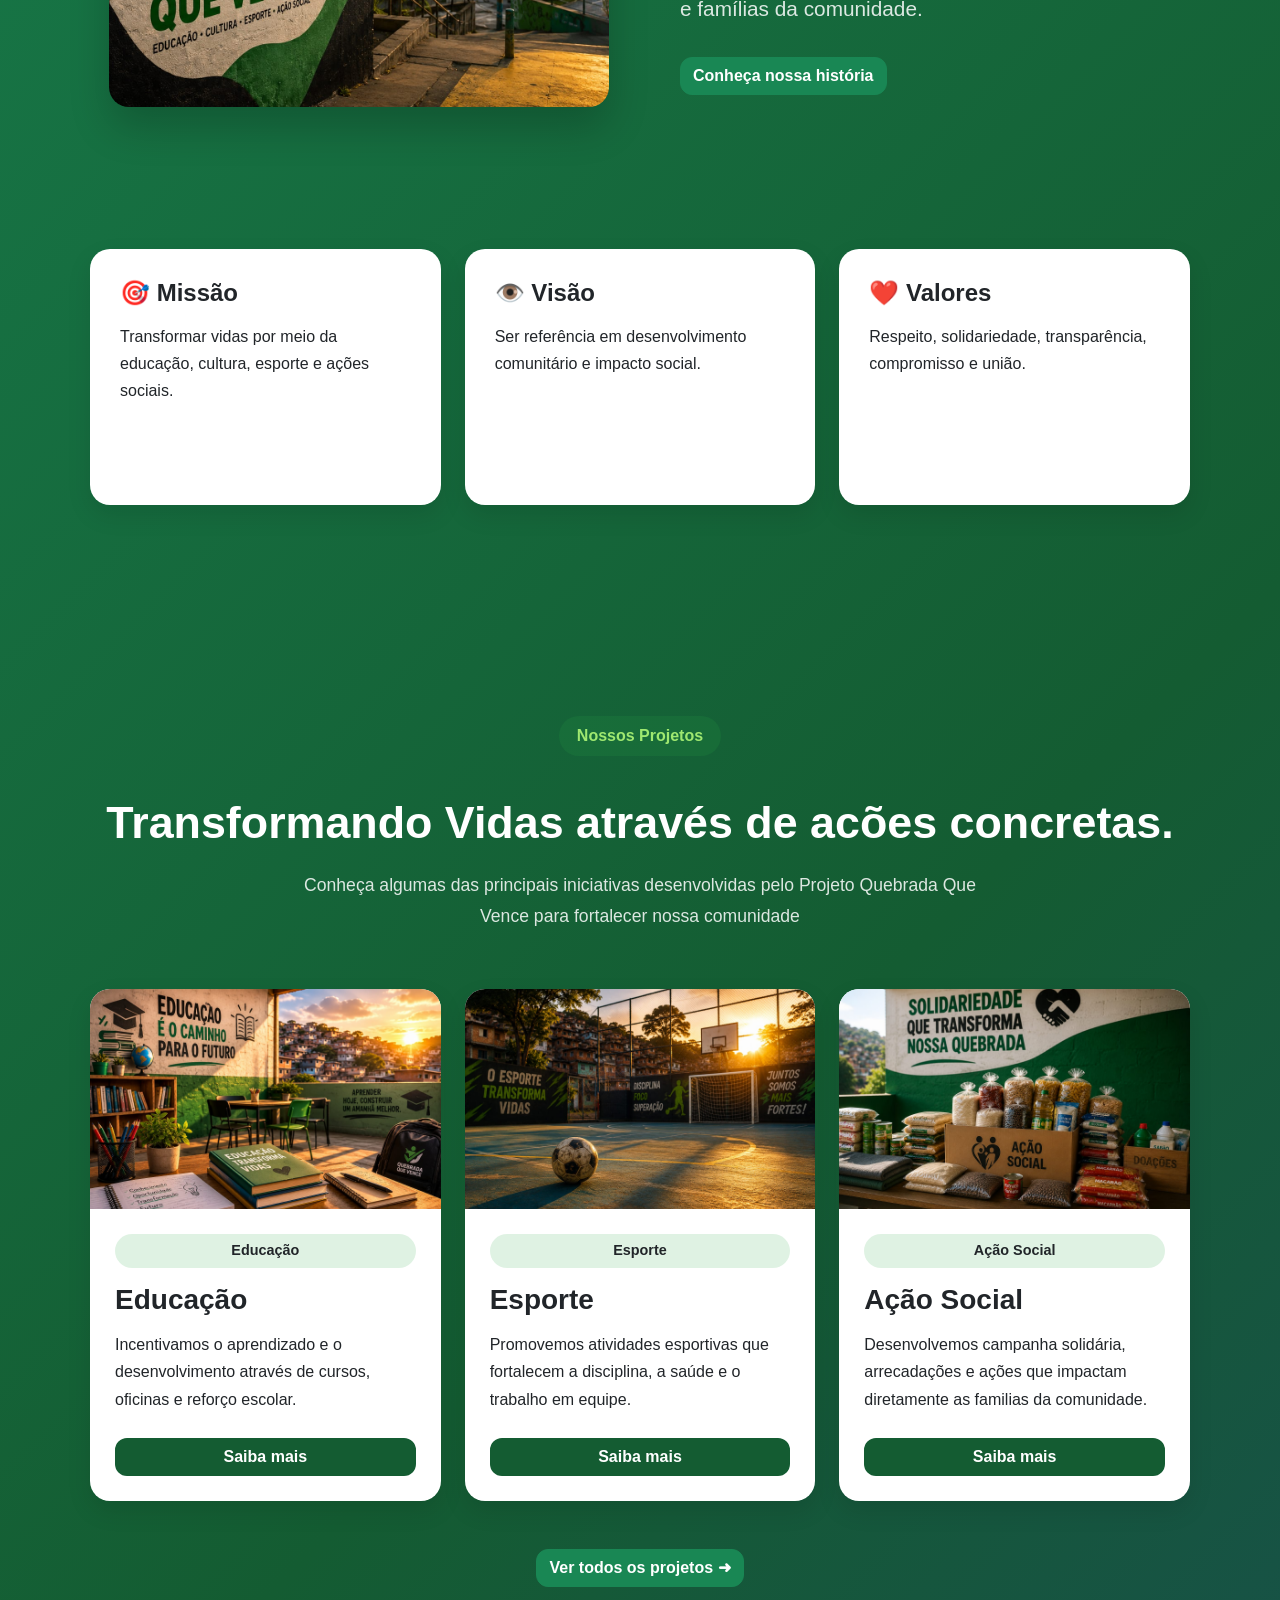
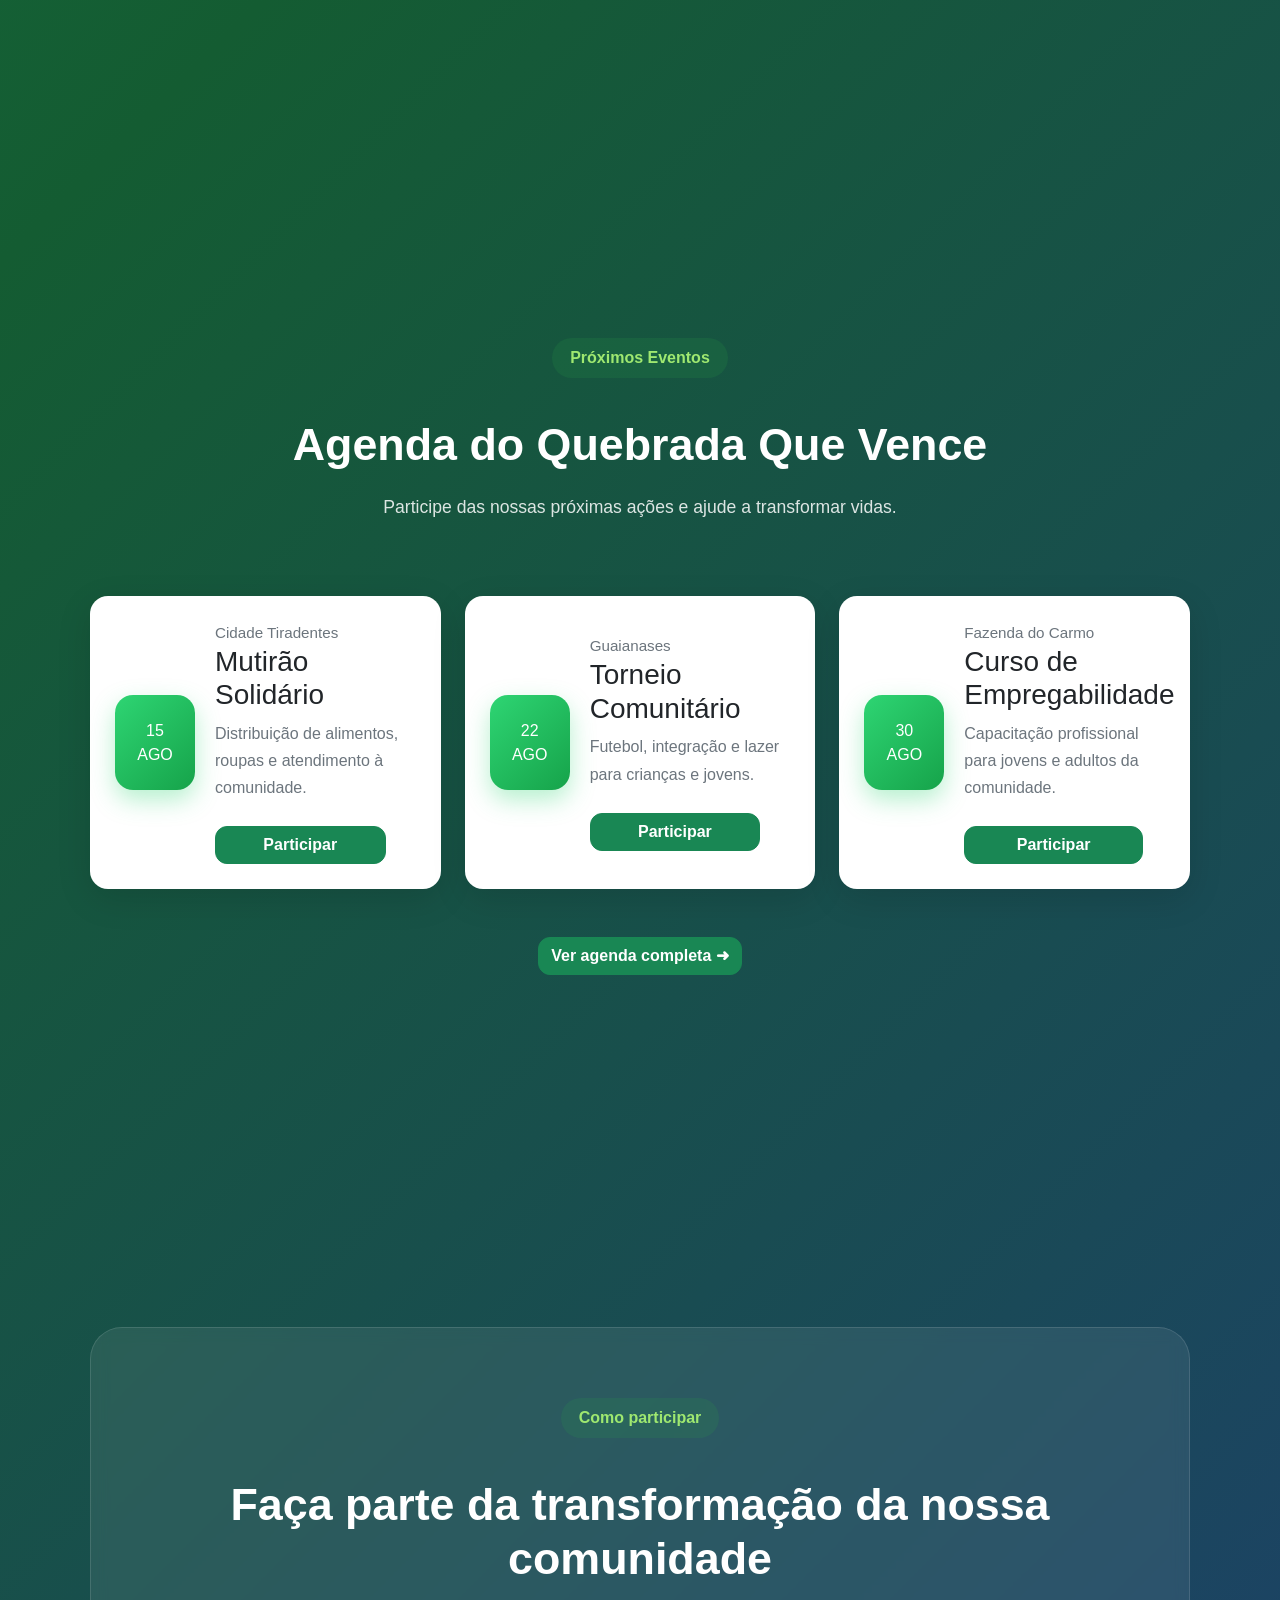
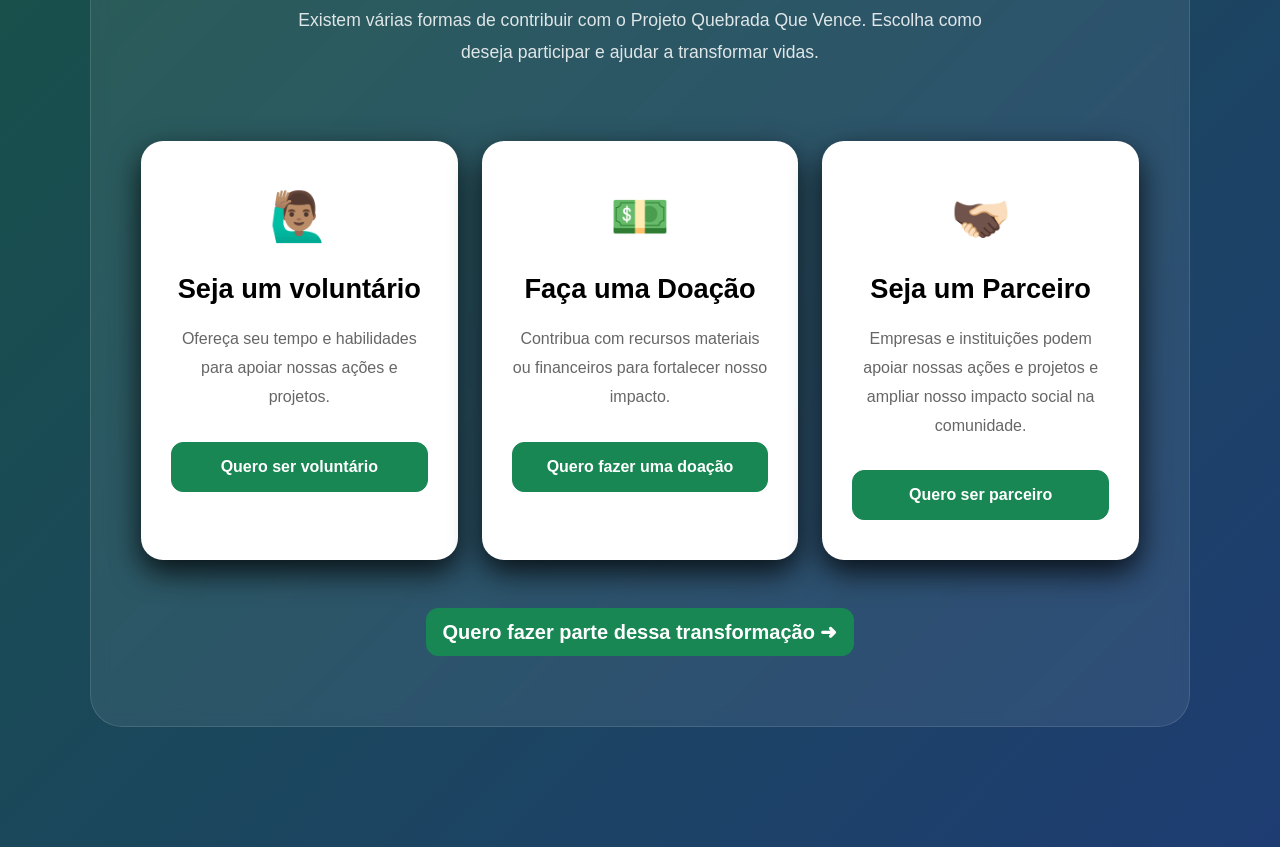
==== commit 0585ccda: "feat: concluir seção como participar responsiva" ====
--- a/frontend/index.html
+++ b/frontend/index.html
@@ -291,6 +291,62 @@
       </div>
     </section>
 
+    <section class="participar" id="participar">
+      <div class="container">
+
+        <div class="participar-wrapper">
+          <div class="text-center">
+            <span class="section-badge">Como participar</span>
+            <h2 class="section-title">Faça parte da transformação da nossa comunidade</h2>
+            <p class="section-description">
+              Existem várias formas de contribuir com o Projeto Quebrada Que Vence. Escolha como deseja participar e ajudar a transformar vidas.
+            </p>
+          </div>
+
+          <div class="row g-4 mt-5">
+            <div class="col-md-4">
+              <div class="participar-card h-100 text-center">
+                <div class="participar-icon">🙋🏽‍♂️</div>
+                <h4>Seja um voluntário</h4>
+                <p>
+                 Ofereça seu tempo e habilidades para apoiar nossas ações e projetos.
+                </p>    
+                <a href="#" class="btn btn-success btn-qv">Quero ser voluntário</a>          
+              </div>
+            </div>
+
+            <div class="col-md-4">
+              <div class="participar-card h-100 text-center">
+                <div class="participar-icon">💵</div>
+                <h4>Faça uma Doação</h4>
+                <p>
+                 Contribua com recursos materiais ou financeiros para fortalecer nosso impacto.
+                </p>
+                <a href="#" class="btn btn-success btn-qv">Quero fazer uma doação</a>
+              </div>
+            </div>
+
+            <div class="col-md-4">
+              <div class="participar-card h-100 text-center">
+                <div class="participar-icon">🫱🏿‍🫲🏻</div>
+                <h4>Seja um Parceiro</h4>
+                <p>
+                  Empresas e instituições podem apoiar nossas ações e projetos e ampliar nosso impacto social na comunidade.
+                </p>
+                <a href="#" class="btn btn-success btn-qv">Quero ser parceiro</a>
+              </div>
+            </div>
+          </div>
+          <div class="text-center mt-5">
+            <a href="contato.html" class="btn btn-success btn-qv btn-lg">
+                Quero fazer parte dessa transformação ➜
+            </a>
+          </div>
+
+        </div>
+      </div>
+    </section>
+
     <!-- Bootstrap JS -->
     <script
       src="https://cdn.jsdelivr.net/npm/bootstrap@5.3.7/dist/js/bootstrap.bundle.min.js"
--- a/frontend/css/style.css
+++ b/frontend/css/style.css
@@ -12,3 +12,4 @@
 @import url("about.css");
 @import url("projects.css");
 @import url("agenda.css");
+@import url("participar.css");
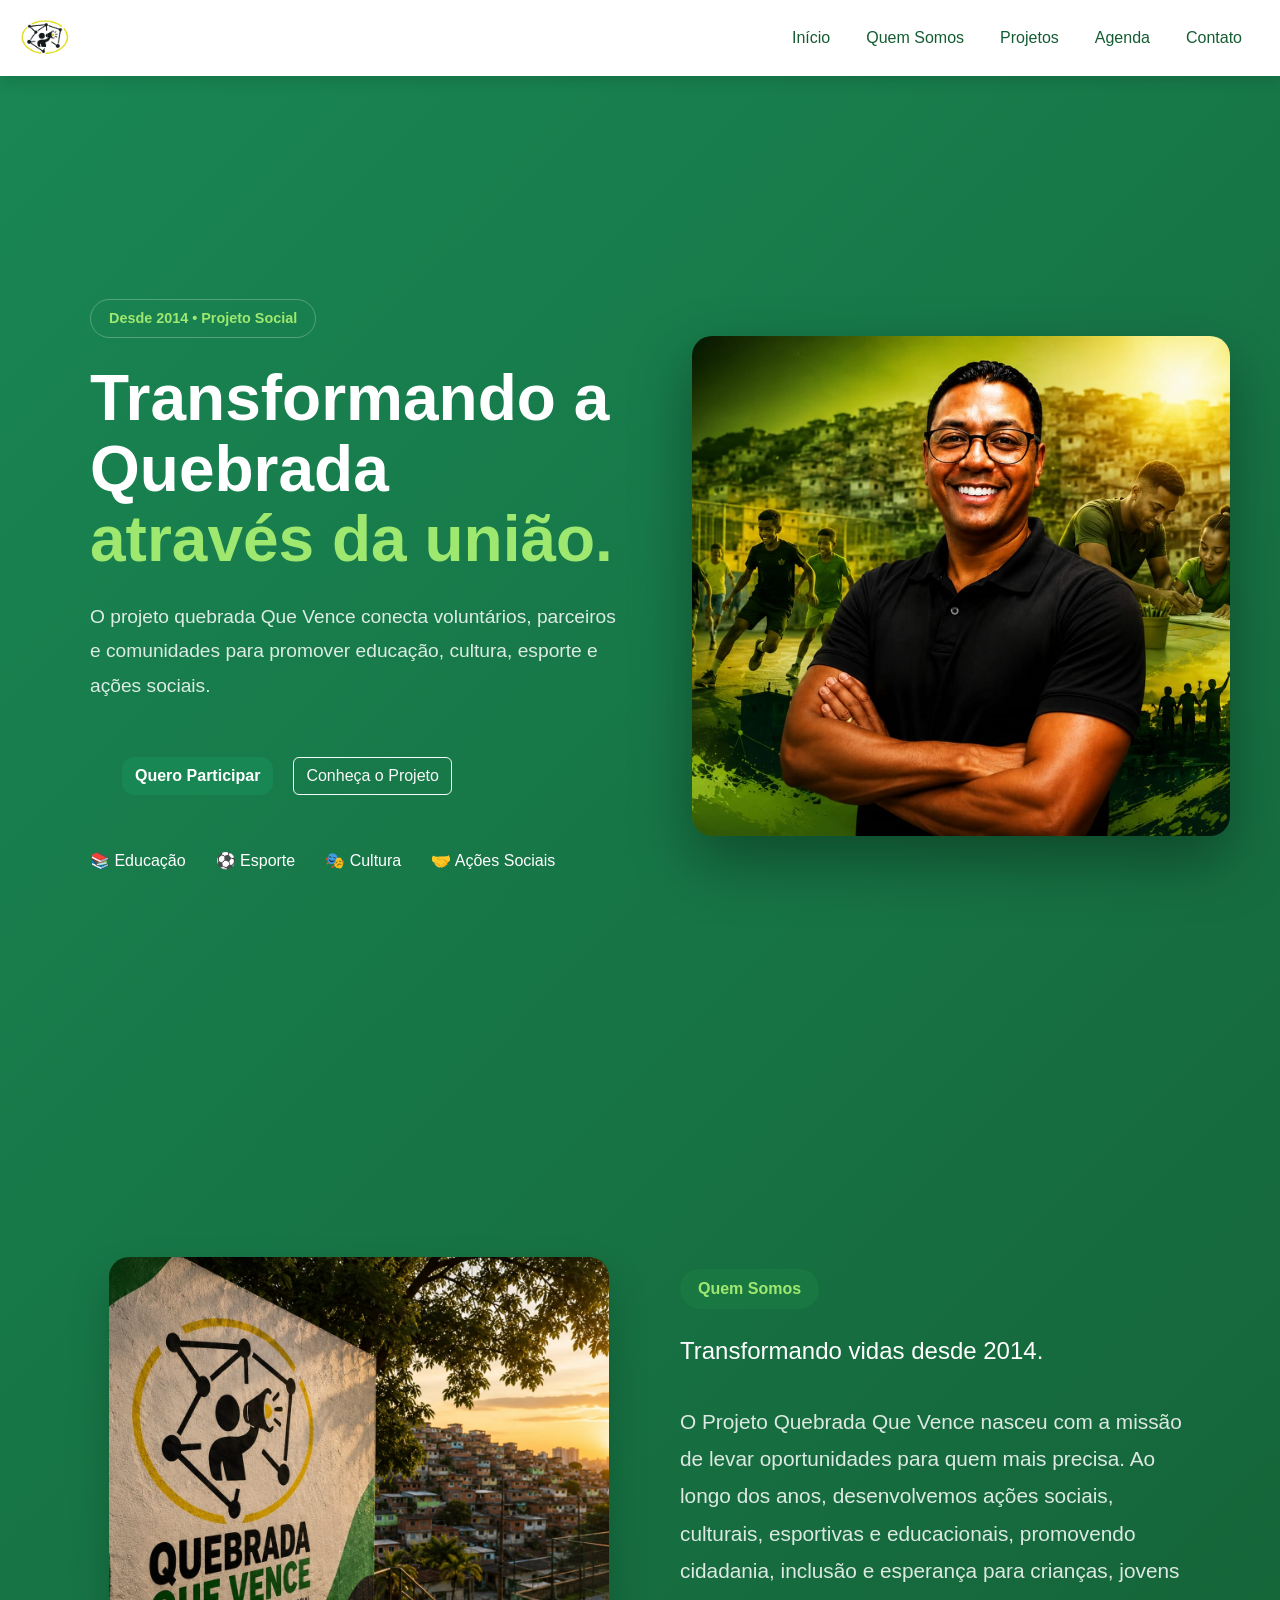
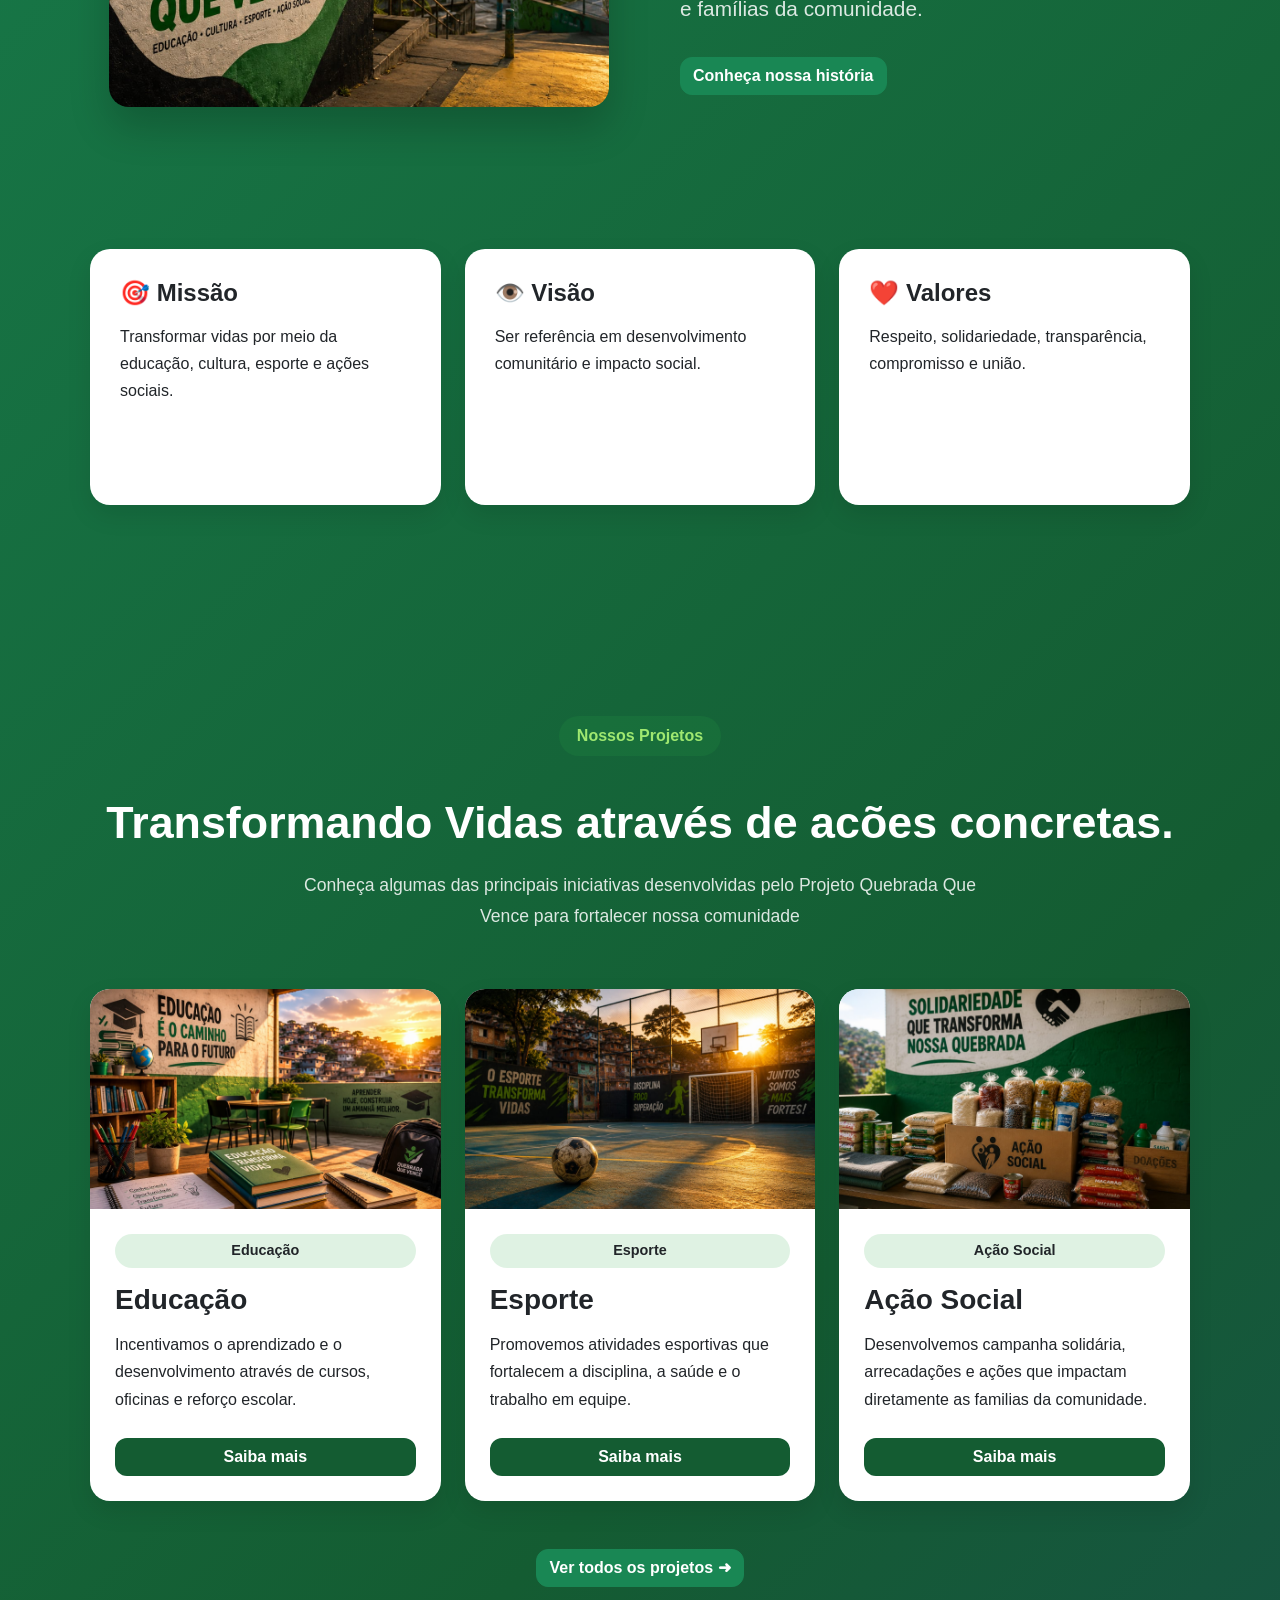
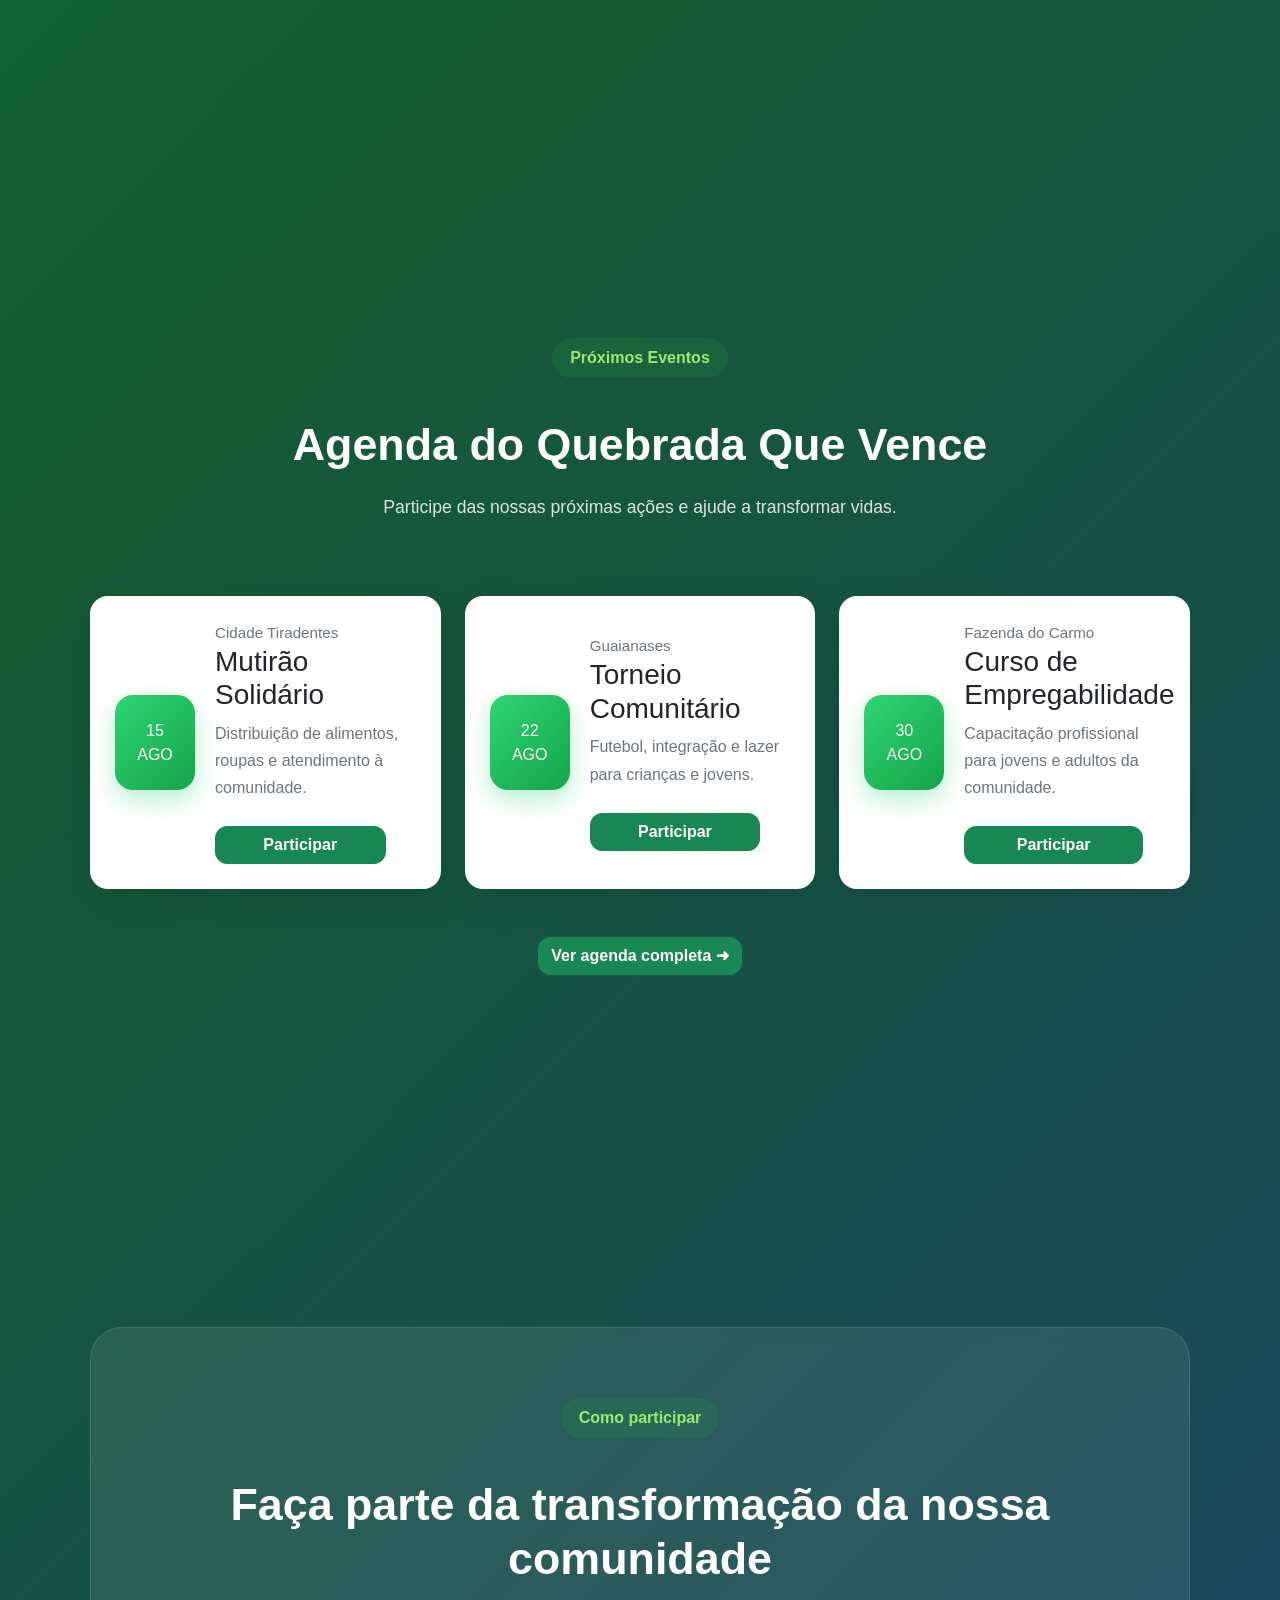
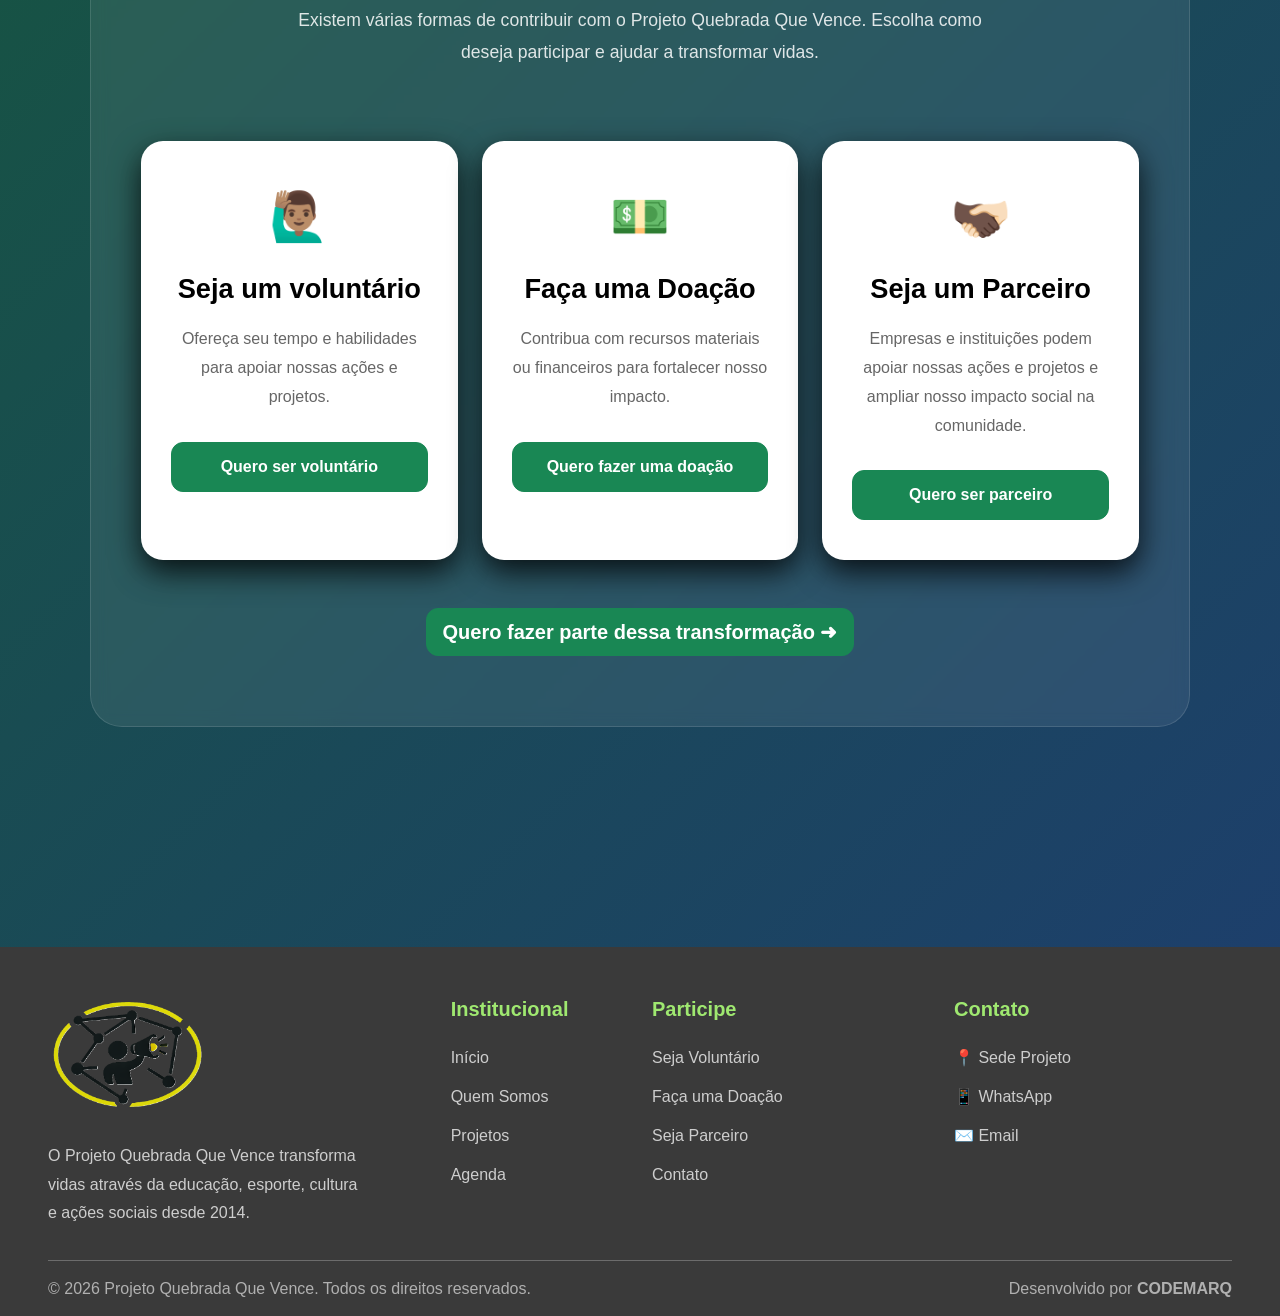
==== commit e887491a: "feat: concluir seção footer responsiva" ====
--- a/frontend/index.html
+++ b/frontend/index.html
@@ -347,6 +347,87 @@
       </div>
     </section>
 
+    <footer class="footer">
+      <div class="container-fluid px-5 footer-container">
+        <div class="row gy-5">
+
+          <div class="col-lg-4">
+            <img
+              src="img/logoQuebrada.png"
+              alt="Projeto Quebrada Que Vence"
+              class="footer-logo"
+            />
+
+            <p class="footer-description">
+              O Projeto Quebrada Que Vence transforma vidas através da educação,
+              esporte, cultura e ações sociais desde 2014.
+            </p>
+          </div>
+
+          <div class="col-lg-2 col-md-4">
+            <h5>Institucional</h5>
+
+            <ul class="footer-links">
+              <li><a href="index.html">Início</a></li>
+
+              <li><a href="sobre.html">Quem Somos</a></li>
+
+              <li><a href="projetos.html">Projetos</a></li>
+
+              <li><a href="agenda.html">Agenda</a></li>
+            </ul>
+          </div>
+
+          <div class="col-lg-3 col-md-4">
+            <h5>Participe</h5>
+
+            <ul class="footer-links">
+              <li><a href="#">Seja Voluntário</a></li>
+
+              <li><a href="#">Faça uma Doação</a></li>
+
+              <li><a href="#">Seja Parceiro</a></li>
+
+              <li><a href="contato.html">Contato</a></li>
+            </ul>
+          </div>
+
+          <div class="col-lg-3 col-md-4">
+            <h5>Contato</h5>
+
+            <ul class="footer-contact">
+              <li>
+                📍
+                <a
+                href="https://maps.google.com/?q=Rua+Eva,+Perom,+13,+Conjunto+Habitacional+Fazenda+do+Carmo,+São+Paulo"
+                target="_blank"
+                rel="noopener noreferrer"
+                >
+                  Sede Projeto
+                </a>
+              </li>
+
+              <li>
+                📱
+                <a href="https://wa.me/5511951320746">WhatsApp</a>
+              </li>
+
+              <li>✉️ <a href="mailto:quebradaqvence@gmail.com">Email</a></li>
+            </ul>
+          </div>
+        </div>
+
+        <hr class="footer-divider" />
+
+        <div class="footer-bottom">
+          <p>© 2026 Projeto Quebrada Que Vence. Todos os direitos reservados.</p>
+
+          <p>Desenvolvido por <strong>CODEMARQ</strong></p>
+        </div>
+      </div>
+    </footer>
+
+
     <!-- Bootstrap JS -->
     <script
       src="https://cdn.jsdelivr.net/npm/bootstrap@5.3.7/dist/js/bootstrap.bundle.min.js"
--- a/frontend/css/style.css
+++ b/frontend/css/style.css
@@ -13,3 +13,4 @@
 @import url("projects.css");
 @import url("agenda.css");
 @import url("participar.css");
+@import url("footer.css");
